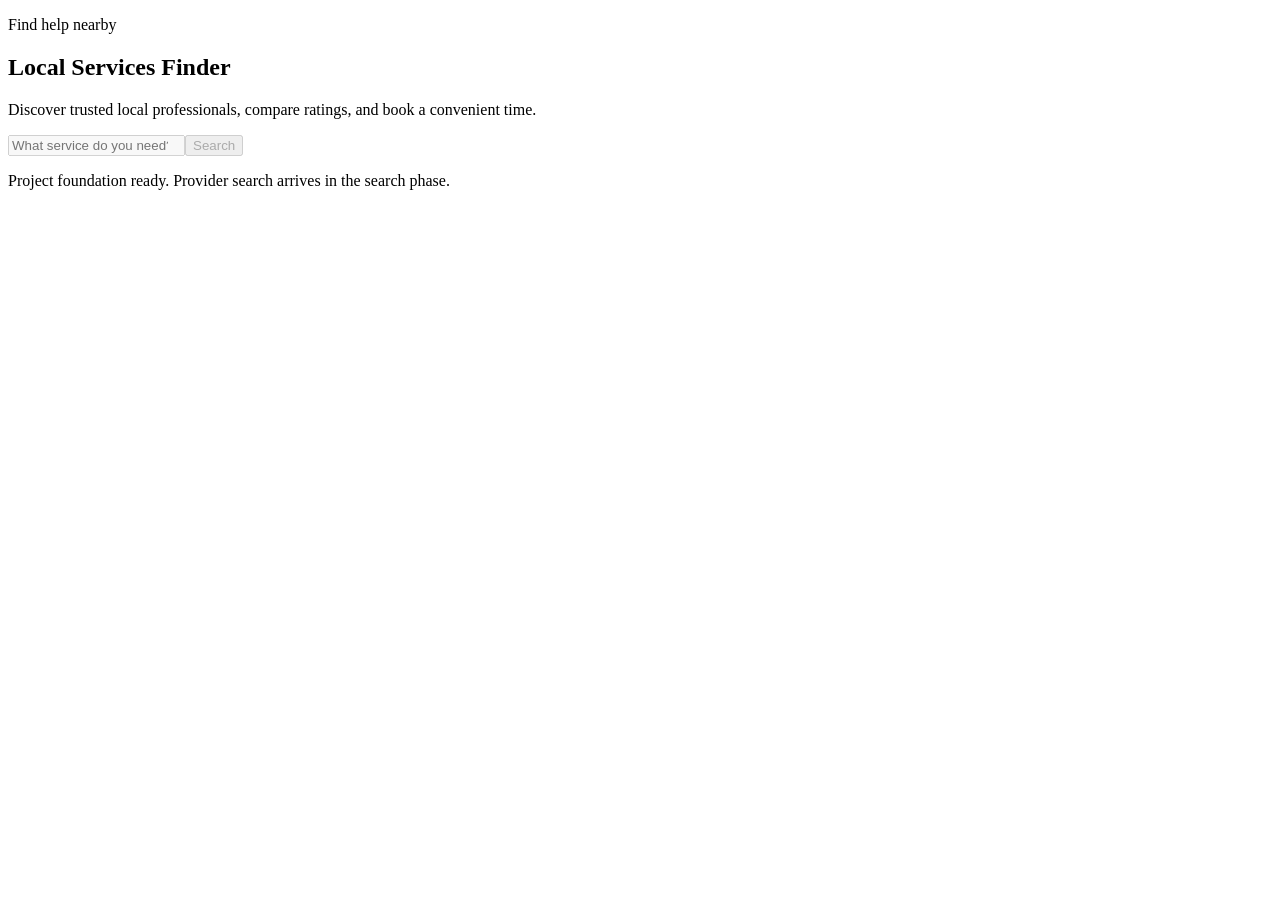
==== src/main/resources/templates/index.html @ 00a07452 "Initialize Local Services Finder foundation" ====
<!doctype html>
<html lang="en" xmlns:th="http://www.thymeleaf.org">
<head><meta charset="UTF-8"><meta name="viewport" content="width=device-width, initial-scale=1"><title th:text="${applicationName}">Local Services Finder</title><link rel="stylesheet" th:href="@{/css/app.css}"></head>
<body><main class="hero"><section class="hero__content"><p class="eyebrow">Find help nearby</p><h1 th:text="${applicationName}">Local Services Finder</h1><p>Discover trusted local professionals, compare ratings, and book a convenient time.</p><div class="search-shell"><input type="search" placeholder="What service do you need?" disabled><button type="button" disabled>Search</button></div><p class="phase-note">Project foundation ready. Provider search arrives in the search phase.</p></section></main></body>
</html>
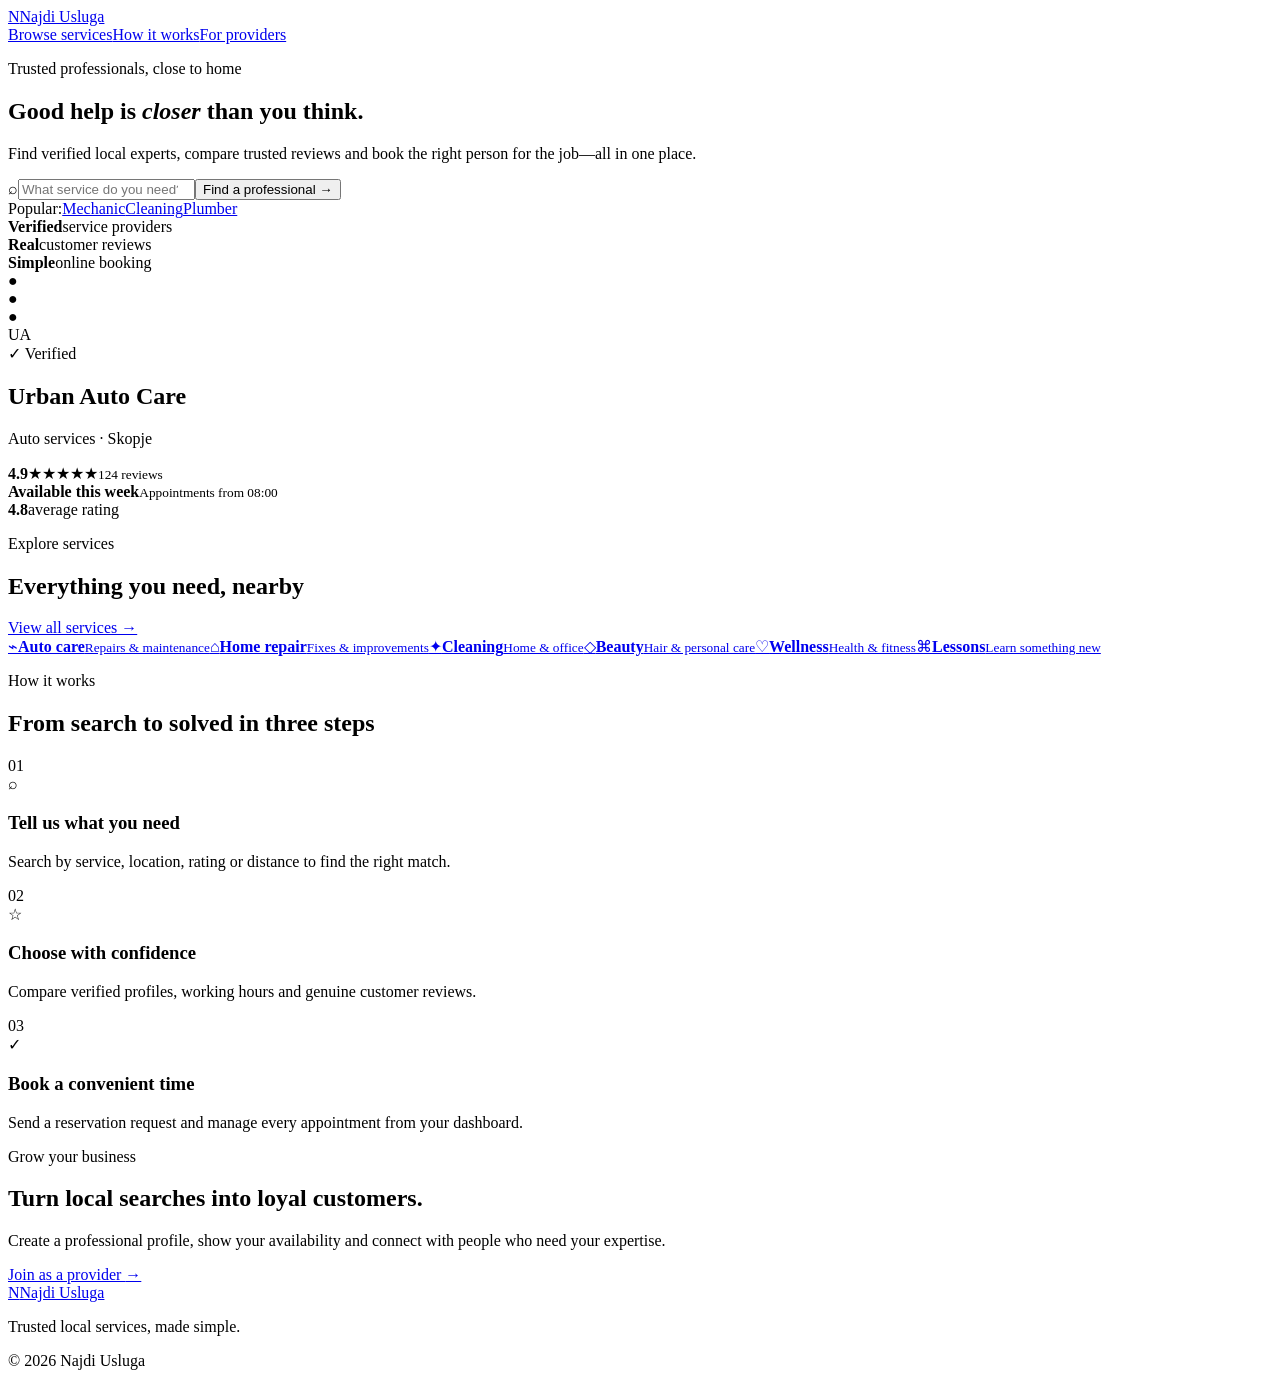
==== commit abb4e238: "Complete local services marketplace features" ====
--- a/src/main/resources/templates/index.html
+++ b/src/main/resources/templates/index.html
@@ -1,5 +1,19 @@
 <!doctype html>
 <html lang="en" xmlns:th="http://www.thymeleaf.org">
-<head><meta charset="UTF-8"><meta name="viewport" content="width=device-width, initial-scale=1"><title th:text="${applicationName}">Local Services Finder</title><link rel="stylesheet" th:href="@{/css/app.css}"></head>
-<body><main class="hero"><section class="hero__content"><p class="eyebrow">Find help nearby</p><h1 th:text="${applicationName}">Local Services Finder</h1><p>Discover trusted local professionals, compare ratings, and book a convenient time.</p><div class="search-shell"><input type="search" placeholder="What service do you need?" disabled><button type="button" disabled>Search</button></div><p class="phase-note">Project foundation ready. Provider search arrives in the search phase.</p></section></main></body>
-</html>
+<head><meta charset="UTF-8"><meta name="viewport" content="width=device-width, initial-scale=1"><meta name="description" content="Find trusted local professionals, compare ratings and book a service near you."><title th:text="${applicationName}">Najdi Usluga</title><link rel="stylesheet" th:href="@{/css/app.css}"></head>
+<body class="home-page">
+<header class="topbar home-topbar"><a class="brand" href="/" aria-label="Najdi Usluga home"><span class="brand-mark">N</span><span>Najdi Usluga</span></a><nav class="main-nav" aria-label="Main navigation"><a href="/search">Browse services</a><a href="#how-it-works">How it works</a><a href="#for-providers">For providers</a></nav><nav class="nav-links" data-auth-nav></nav></header>
+<main>
+<section class="home-hero"><div class="hero-glow hero-glow-one"></div><div class="hero-glow hero-glow-two"></div>
+<div class="home-hero__copy"><p class="eyebrow"><span></span> Trusted professionals, close to home</p><h1>Good help is <em>closer</em> than you think.</h1><p class="hero-lead">Find verified local experts, compare trusted reviews and book the right person for the job—all in one place.</p>
+<form class="hero-search" action="/search" method="get"><span class="search-icon" aria-hidden="true">⌕</span><input name="query" type="search" placeholder="What service do you need?" aria-label="Service keyword"><button type="submit">Find a professional <span>→</span></button></form>
+<div class="popular-searches"><span>Popular:</span><a href="/search?query=mechanic">Mechanic</a><a href="/search?query=cleaning">Cleaning</a><a href="/search?query=plumber">Plumber</a></div>
+<div class="trust-row"><div><strong>Verified</strong><span>service providers</span></div><div><strong>Real</strong><span>customer reviews</span></div><div><strong>Simple</strong><span>online booking</span></div></div></div>
+<div class="hero-visual" aria-label="Featured local professionals"><div class="visual-grid"></div><div class="map-pin pin-one">●</div><div class="map-pin pin-two">●</div><div class="map-pin pin-three">●</div><article class="featured-pro-card"><div class="pro-avatar">UA</div><div><span class="verified-pill">✓ Verified</span><h2>Urban Auto Care</h2><p>Auto services · Skopje</p><div class="rating-line"><strong>4.9</strong><span>★★★★★</span><small>124 reviews</small></div></div></article><div class="available-card"><span class="pulse"></span><div><strong>Available this week</strong><small>Appointments from 08:00</small></div></div><div class="hero-badge"><strong>4.8</strong><span>average rating</span></div></div>
+</section>
+<section class="category-section"><div class="section-heading"><div><p class="eyebrow">Explore services</p><h2>Everything you need, nearby</h2></div><a class="arrow-link" href="/search">View all services →</a></div><div class="category-grid">
+<a href="/search?query=auto"><span class="category-icon">⌁</span><strong>Auto care</strong><small>Repairs & maintenance</small></a><a href="/search?query=repair"><span class="category-icon">⌂</span><strong>Home repair</strong><small>Fixes & improvements</small></a><a href="/search?query=cleaning"><span class="category-icon">✦</span><strong>Cleaning</strong><small>Home & office</small></a><a href="/search?query=beauty"><span class="category-icon">◇</span><strong>Beauty</strong><small>Hair & personal care</small></a><a href="/search?query=wellness"><span class="category-icon">♡</span><strong>Wellness</strong><small>Health & fitness</small></a><a href="/search?query=lessons"><span class="category-icon">⌘</span><strong>Lessons</strong><small>Learn something new</small></a>
+</div></section>
+<section class="steps-section" id="how-it-works"><div class="section-heading centered"><div><p class="eyebrow">How it works</p><h2>From search to solved in three steps</h2></div></div><div class="steps-grid"><article><span>01</span><div class="step-icon">⌕</div><h3>Tell us what you need</h3><p>Search by service, location, rating or distance to find the right match.</p></article><article><span>02</span><div class="step-icon">☆</div><h3>Choose with confidence</h3><p>Compare verified profiles, working hours and genuine customer reviews.</p></article><article><span>03</span><div class="step-icon">✓</div><h3>Book a convenient time</h3><p>Send a reservation request and manage every appointment from your dashboard.</p></article></div></section>
+<section class="provider-cta" id="for-providers"><div><p class="eyebrow light">Grow your business</p><h2>Turn local searches into loyal customers.</h2><p>Create a professional profile, show your availability and connect with people who need your expertise.</p></div><a class="cta-button" href="/register">Join as a provider <span>→</span></a></section>
+</main><footer class="site-footer"><a class="brand" href="/"><span class="brand-mark">N</span><span>Najdi Usluga</span></a><p>Trusted local services, made simple.</p><span>© 2026 Najdi Usluga</span></footer><script th:src="@{/js/nav.js}" defer></script></body></html>
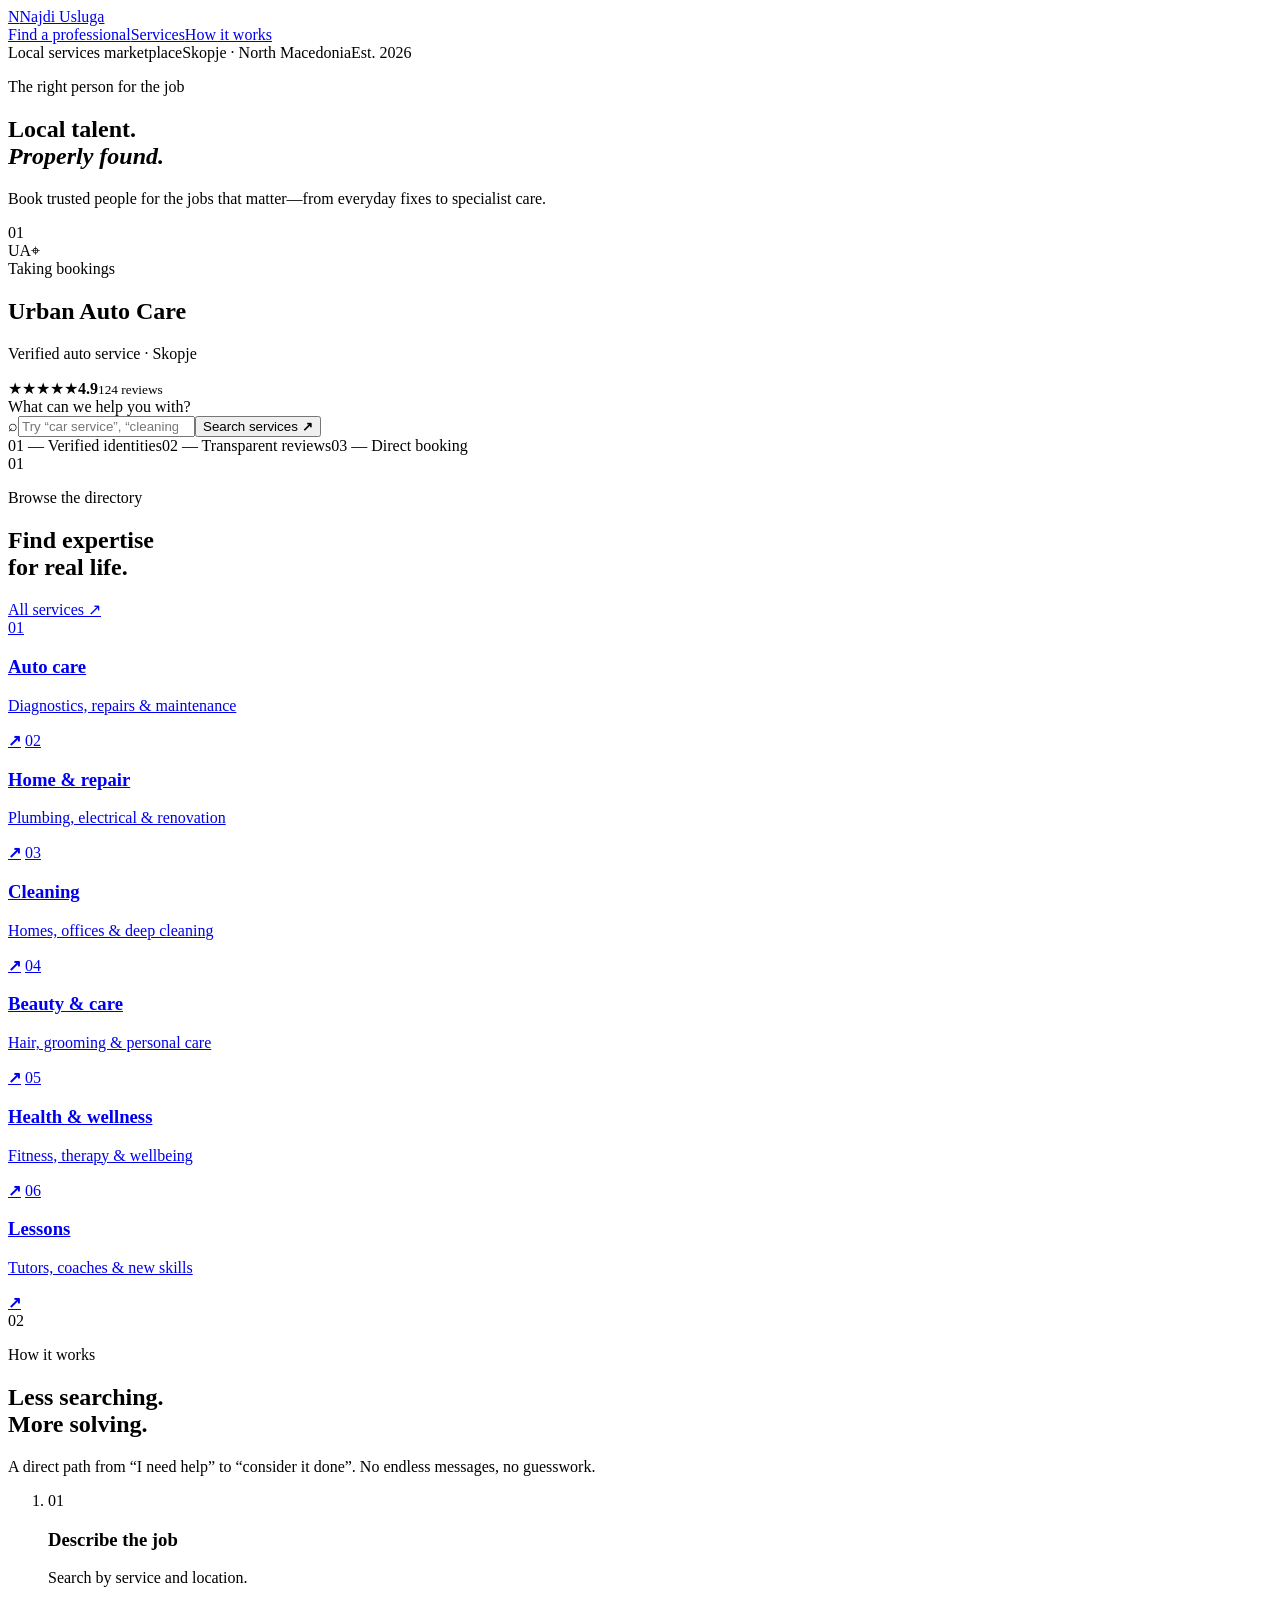
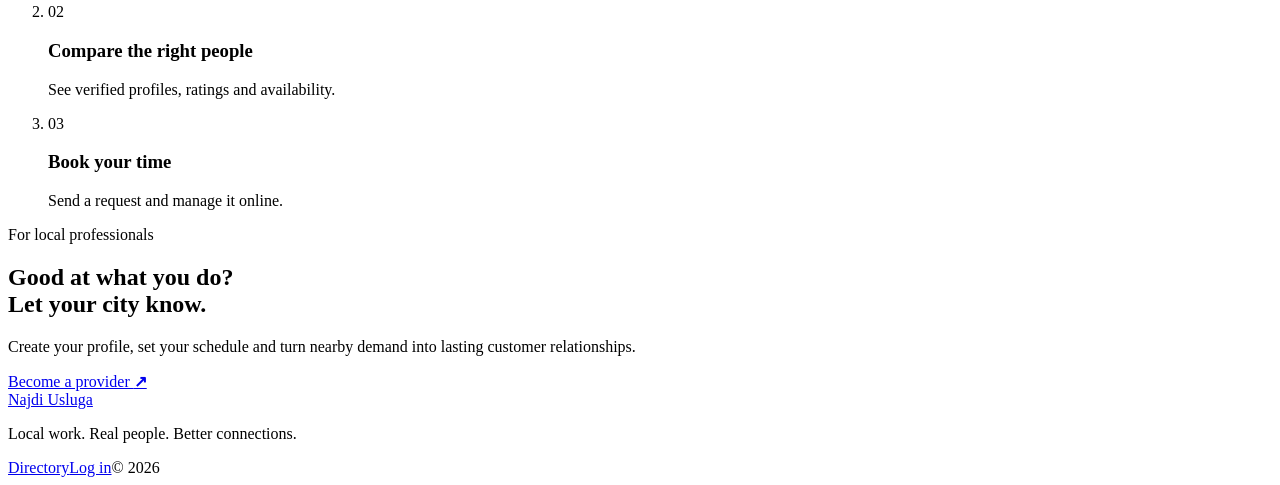
==== commit 7b3bb1da: "Redesign homepage with editorial marketplace style" ====
--- a/src/main/resources/templates/index.html
+++ b/src/main/resources/templates/index.html
@@ -1,19 +1,57 @@
 <!doctype html>
 <html lang="en" xmlns:th="http://www.thymeleaf.org">
-<head><meta charset="UTF-8"><meta name="viewport" content="width=device-width, initial-scale=1"><meta name="description" content="Find trusted local professionals, compare ratings and book a service near you."><title th:text="${applicationName}">Najdi Usluga</title><link rel="stylesheet" th:href="@{/css/app.css}"></head>
-<body class="home-page">
-<header class="topbar home-topbar"><a class="brand" href="/" aria-label="Najdi Usluga home"><span class="brand-mark">N</span><span>Najdi Usluga</span></a><nav class="main-nav" aria-label="Main navigation"><a href="/search">Browse services</a><a href="#how-it-works">How it works</a><a href="#for-providers">For providers</a></nav><nav class="nav-links" data-auth-nav></nav></header>
+<head>
+    <meta charset="UTF-8"><meta name="viewport" content="width=device-width, initial-scale=1">
+    <meta name="description" content="Find trusted local professionals, compare reviews and book a service near you.">
+    <title th:text="${applicationName}">Najdi Usluga</title><link rel="stylesheet" th:href="@{/css/app.css}">
+</head>
+<body class="home-page studio-home">
+<header class="topbar studio-nav">
+    <a class="brand" href="/" aria-label="Najdi Usluga home"><span class="brand-mark">N</span><span>Najdi Usluga</span></a>
+    <nav class="main-nav" aria-label="Main navigation"><a href="/search">Find a professional</a><a href="#services">Services</a><a href="#how-it-works">How it works</a></nav>
+    <nav class="nav-links" data-auth-nav></nav>
+</header>
 <main>
-<section class="home-hero"><div class="hero-glow hero-glow-one"></div><div class="hero-glow hero-glow-two"></div>
-<div class="home-hero__copy"><p class="eyebrow"><span></span> Trusted professionals, close to home</p><h1>Good help is <em>closer</em> than you think.</h1><p class="hero-lead">Find verified local experts, compare trusted reviews and book the right person for the job—all in one place.</p>
-<form class="hero-search" action="/search" method="get"><span class="search-icon" aria-hidden="true">⌕</span><input name="query" type="search" placeholder="What service do you need?" aria-label="Service keyword"><button type="submit">Find a professional <span>→</span></button></form>
-<div class="popular-searches"><span>Popular:</span><a href="/search?query=mechanic">Mechanic</a><a href="/search?query=cleaning">Cleaning</a><a href="/search?query=plumber">Plumber</a></div>
-<div class="trust-row"><div><strong>Verified</strong><span>service providers</span></div><div><strong>Real</strong><span>customer reviews</span></div><div><strong>Simple</strong><span>online booking</span></div></div></div>
-<div class="hero-visual" aria-label="Featured local professionals"><div class="visual-grid"></div><div class="map-pin pin-one">●</div><div class="map-pin pin-two">●</div><div class="map-pin pin-three">●</div><article class="featured-pro-card"><div class="pro-avatar">UA</div><div><span class="verified-pill">✓ Verified</span><h2>Urban Auto Care</h2><p>Auto services · Skopje</p><div class="rating-line"><strong>4.9</strong><span>★★★★★</span><small>124 reviews</small></div></div></article><div class="available-card"><span class="pulse"></span><div><strong>Available this week</strong><small>Appointments from 08:00</small></div></div><div class="hero-badge"><strong>4.8</strong><span>average rating</span></div></div>
-</section>
-<section class="category-section"><div class="section-heading"><div><p class="eyebrow">Explore services</p><h2>Everything you need, nearby</h2></div><a class="arrow-link" href="/search">View all services →</a></div><div class="category-grid">
-<a href="/search?query=auto"><span class="category-icon">⌁</span><strong>Auto care</strong><small>Repairs & maintenance</small></a><a href="/search?query=repair"><span class="category-icon">⌂</span><strong>Home repair</strong><small>Fixes & improvements</small></a><a href="/search?query=cleaning"><span class="category-icon">✦</span><strong>Cleaning</strong><small>Home & office</small></a><a href="/search?query=beauty"><span class="category-icon">◇</span><strong>Beauty</strong><small>Hair & personal care</small></a><a href="/search?query=wellness"><span class="category-icon">♡</span><strong>Wellness</strong><small>Health & fitness</small></a><a href="/search?query=lessons"><span class="category-icon">⌘</span><strong>Lessons</strong><small>Learn something new</small></a>
-</div></section>
-<section class="steps-section" id="how-it-works"><div class="section-heading centered"><div><p class="eyebrow">How it works</p><h2>From search to solved in three steps</h2></div></div><div class="steps-grid"><article><span>01</span><div class="step-icon">⌕</div><h3>Tell us what you need</h3><p>Search by service, location, rating or distance to find the right match.</p></article><article><span>02</span><div class="step-icon">☆</div><h3>Choose with confidence</h3><p>Compare verified profiles, working hours and genuine customer reviews.</p></article><article><span>03</span><div class="step-icon">✓</div><h3>Book a convenient time</h3><p>Send a reservation request and manage every appointment from your dashboard.</p></article></div></section>
-<section class="provider-cta" id="for-providers"><div><p class="eyebrow light">Grow your business</p><h2>Turn local searches into loyal customers.</h2><p>Create a professional profile, show your availability and connect with people who need your expertise.</p></div><a class="cta-button" href="/register">Join as a provider <span>→</span></a></section>
-</main><footer class="site-footer"><a class="brand" href="/"><span class="brand-mark">N</span><span>Najdi Usluga</span></a><p>Trusted local services, made simple.</p><span>© 2026 Najdi Usluga</span></footer><script th:src="@{/js/nav.js}" defer></script></body></html>
+    <section class="studio-hero">
+        <div class="studio-hero__topline"><span>Local services marketplace</span><span>Skopje · North Macedonia</span><span>Est. 2026</span></div>
+        <div class="studio-hero__grid">
+            <div class="studio-hero__copy">
+                <p class="studio-kicker">The right person for the job</p>
+                <h1>Local talent.<br><em>Properly found.</em></h1>
+                <p>Book trusted people for the jobs that matter—from everyday fixes to specialist care.</p>
+            </div>
+            <aside class="studio-feature" aria-label="Featured provider">
+                <div class="studio-feature__number">01</div>
+                <div class="studio-feature__visual"><span class="orbit orbit-one"></span><span class="orbit orbit-two"></span><span class="feature-monogram">UA</span><span class="feature-pin">⌖</span></div>
+                <div class="studio-feature__details"><span class="live-label"><i></i> Taking bookings</span><h2>Urban Auto Care</h2><p>Verified auto service · Skopje</p><div><span class="stars">★★★★★</span><strong>4.9</strong><small>124 reviews</small></div></div>
+            </aside>
+        </div>
+        <form class="studio-search" action="/search" method="get">
+            <label for="home-query">What can we help you with?</label>
+            <div><span aria-hidden="true">⌕</span><input id="home-query" name="query" type="search" placeholder="Try “car service”, “cleaning” or “dentist”"><button type="submit">Search services <b>↗</b></button></div>
+        </form>
+        <div class="studio-proof"><span>01 — Verified identities</span><span>02 — Transparent reviews</span><span>03 — Direct booking</span></div>
+    </section>
+
+    <section class="studio-services" id="services">
+        <header class="studio-section-head"><div><span class="section-index">01</span><p>Browse the directory</p></div><h2>Find expertise<br>for real life.</h2><a href="/search">All services <span>↗</span></a></header>
+        <div class="service-directory">
+            <a href="/search?query=auto"><span>01</span><h3>Auto care</h3><p>Diagnostics, repairs & maintenance</p><b>↗</b></a>
+            <a href="/search?query=repair"><span>02</span><h3>Home & repair</h3><p>Plumbing, electrical & renovation</p><b>↗</b></a>
+            <a href="/search?query=cleaning"><span>03</span><h3>Cleaning</h3><p>Homes, offices & deep cleaning</p><b>↗</b></a>
+            <a href="/search?query=beauty"><span>04</span><h3>Beauty & care</h3><p>Hair, grooming & personal care</p><b>↗</b></a>
+            <a href="/search?query=wellness"><span>05</span><h3>Health & wellness</h3><p>Fitness, therapy & wellbeing</p><b>↗</b></a>
+            <a href="/search?query=lessons"><span>06</span><h3>Lessons</h3><p>Tutors, coaches & new skills</p><b>↗</b></a>
+        </div>
+    </section>
+
+    <section class="studio-method" id="how-it-works">
+        <div class="method-intro"><span class="section-index light">02</span><p>How it works</p><h2>Less searching.<br>More solving.</h2><p class="method-copy">A direct path from “I need help” to “consider it done”. No endless messages, no guesswork.</p></div>
+        <ol class="method-list"><li><span>01</span><div><h3>Describe the job</h3><p>Search by service and location.</p></div></li><li><span>02</span><div><h3>Compare the right people</h3><p>See verified profiles, ratings and availability.</p></div></li><li><span>03</span><div><h3>Book your time</h3><p>Send a request and manage it online.</p></div></li></ol>
+    </section>
+
+    <section class="studio-provider" id="for-providers"><div><span>For local professionals</span><h2>Good at what you do?<br>Let your city know.</h2></div><div><p>Create your profile, set your schedule and turn nearby demand into lasting customer relationships.</p><a href="/register">Become a provider <b>↗</b></a></div></section>
+</main>
+<footer class="studio-footer"><a class="brand" href="/"><span>Najdi Usluga</span></a><p>Local work. Real people. Better connections.</p><div><a href="/search">Directory</a><a href="/login">Log in</a><span>© 2026</span></div></footer>
+<script th:src="@{/js/nav.js}" defer></script>
+</body></html>
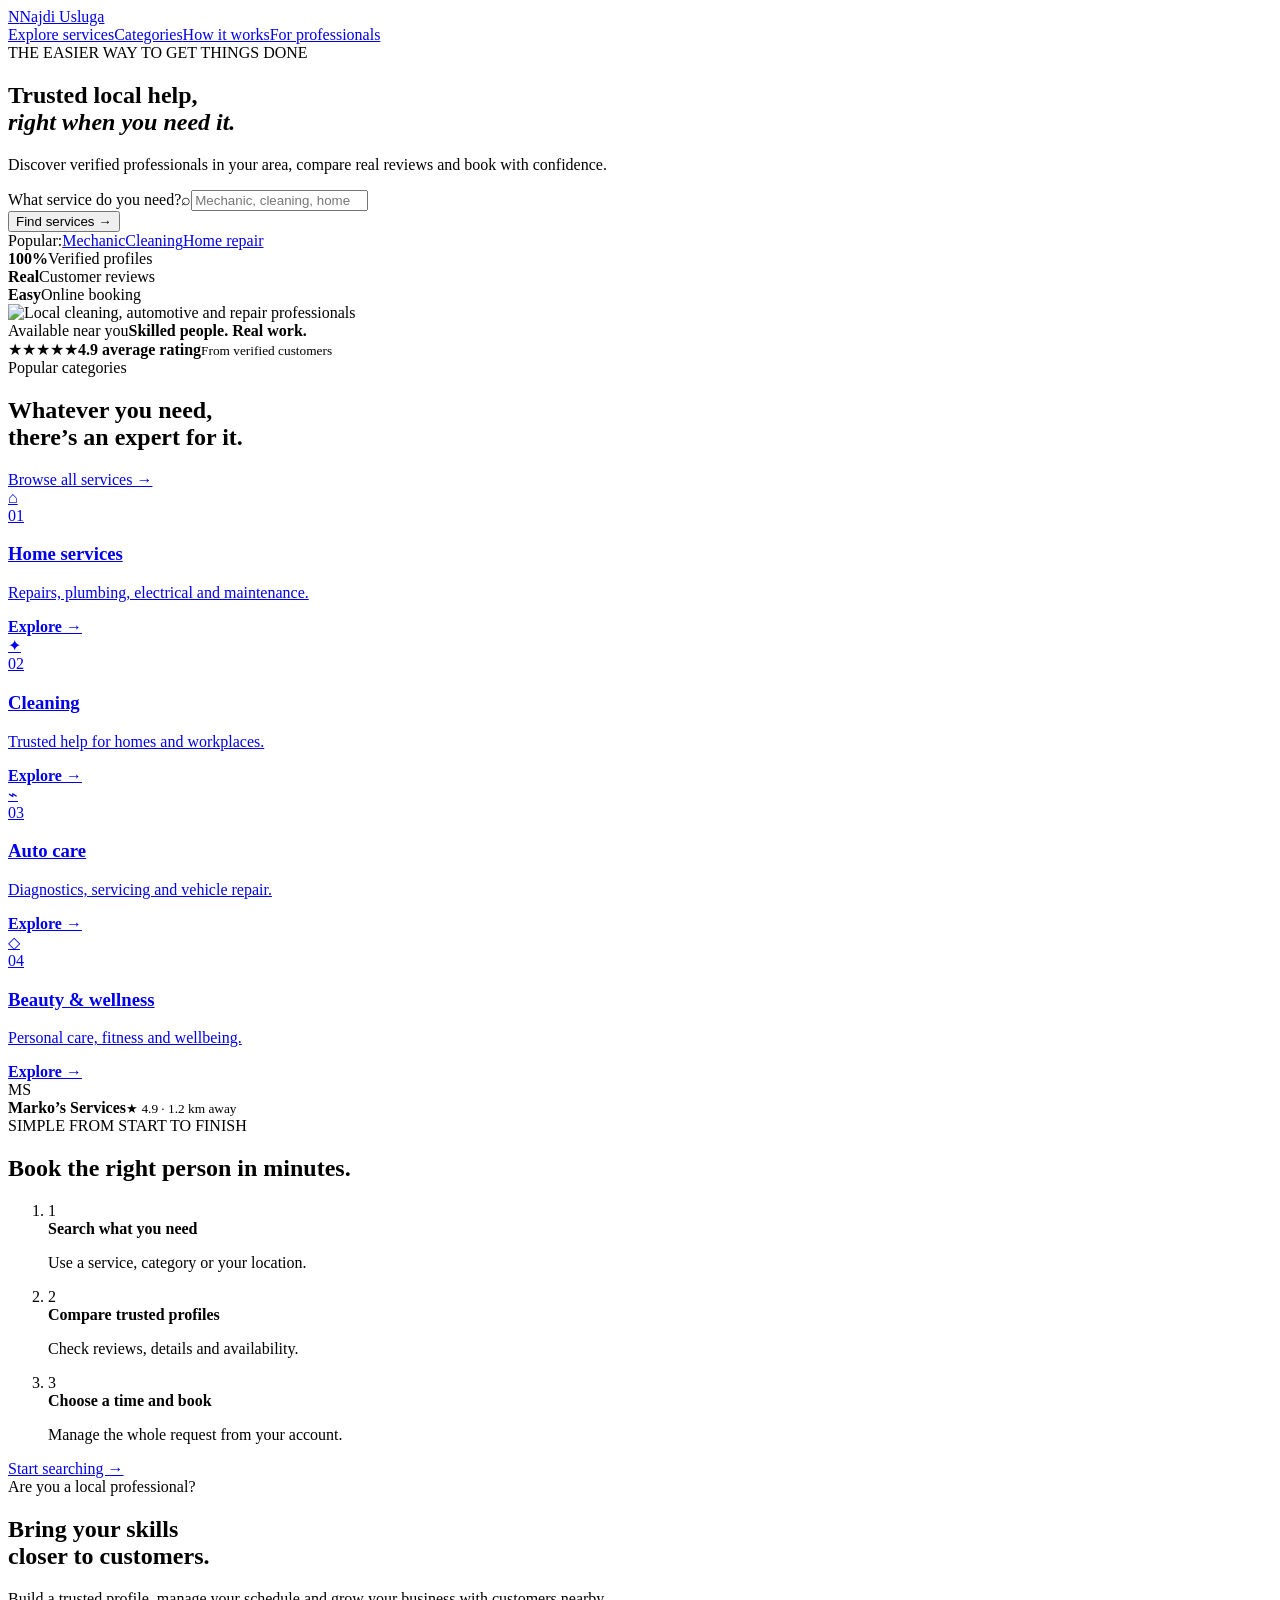
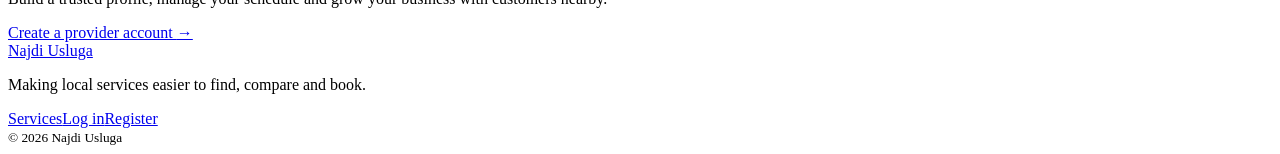
==== commit 89949c47: "Build polished marketplace homepage" ====
--- a/src/main/resources/templates/index.html
+++ b/src/main/resources/templates/index.html
@@ -1,57 +1,28 @@
 <!doctype html>
 <html lang="en" xmlns:th="http://www.thymeleaf.org">
-<head>
-    <meta charset="UTF-8"><meta name="viewport" content="width=device-width, initial-scale=1">
-    <meta name="description" content="Find trusted local professionals, compare reviews and book a service near you.">
-    <title th:text="${applicationName}">Najdi Usluga</title><link rel="stylesheet" th:href="@{/css/app.css}">
-</head>
-<body class="home-page studio-home">
-<header class="topbar studio-nav">
-    <a class="brand" href="/" aria-label="Najdi Usluga home"><span class="brand-mark">N</span><span>Najdi Usluga</span></a>
-    <nav class="main-nav" aria-label="Main navigation"><a href="/search">Find a professional</a><a href="#services">Services</a><a href="#how-it-works">How it works</a></nav>
-    <nav class="nav-links" data-auth-nav></nav>
-</header>
+<head><meta charset="UTF-8"><meta name="viewport" content="width=device-width, initial-scale=1"><meta name="description" content="Find trusted local professionals and book services near you."><title th:text="${applicationName}">Najdi Usluga</title><link rel="stylesheet" th:href="@{/css/app.css}"></head>
+<body class="home-page modern-home">
+<header class="topbar modern-nav"><a class="brand" href="/" aria-label="Najdi Usluga home"><span class="brand-mark">N</span><span>Najdi Usluga</span></a><nav class="main-nav" aria-label="Main navigation"><a href="/search">Explore services</a><a href="#categories">Categories</a><a href="#how-it-works">How it works</a><a href="#providers">For professionals</a></nav><nav class="nav-links" data-auth-nav></nav></header>
 <main>
-    <section class="studio-hero">
-        <div class="studio-hero__topline"><span>Local services marketplace</span><span>Skopje · North Macedonia</span><span>Est. 2026</span></div>
-        <div class="studio-hero__grid">
-            <div class="studio-hero__copy">
-                <p class="studio-kicker">The right person for the job</p>
-                <h1>Local talent.<br><em>Properly found.</em></h1>
-                <p>Book trusted people for the jobs that matter—from everyday fixes to specialist care.</p>
-            </div>
-            <aside class="studio-feature" aria-label="Featured provider">
-                <div class="studio-feature__number">01</div>
-                <div class="studio-feature__visual"><span class="orbit orbit-one"></span><span class="orbit orbit-two"></span><span class="feature-monogram">UA</span><span class="feature-pin">⌖</span></div>
-                <div class="studio-feature__details"><span class="live-label"><i></i> Taking bookings</span><h2>Urban Auto Care</h2><p>Verified auto service · Skopje</p><div><span class="stars">★★★★★</span><strong>4.9</strong><small>124 reviews</small></div></div>
-            </aside>
-        </div>
-        <form class="studio-search" action="/search" method="get">
-            <label for="home-query">What can we help you with?</label>
-            <div><span aria-hidden="true">⌕</span><input id="home-query" name="query" type="search" placeholder="Try “car service”, “cleaning” or “dentist”"><button type="submit">Search services <b>↗</b></button></div>
-        </form>
-        <div class="studio-proof"><span>01 — Verified identities</span><span>02 — Transparent reviews</span><span>03 — Direct booking</span></div>
-    </section>
+<section class="market-hero">
+  <div class="market-hero__copy"><span class="market-label">THE EASIER WAY TO GET THINGS DONE</span><h1>Trusted local help,<br><em>right when you need it.</em></h1><p>Discover verified professionals in your area, compare real reviews and book with confidence.</p>
+    <form class="market-search" action="/search" method="get"><div><label for="hero-query">What service do you need?</label><span>⌕</span><input id="hero-query" name="query" type="search" placeholder="Mechanic, cleaning, home repair..."></div><button type="submit">Find services <b>→</b></button></form>
+    <div class="quick-links"><span>Popular:</span><a href="/search?query=mechanic">Mechanic</a><a href="/search?query=cleaning">Cleaning</a><a href="/search?query=repair">Home repair</a></div>
+    <div class="market-trust"><div><strong>100%</strong><span>Verified profiles</span></div><div><strong>Real</strong><span>Customer reviews</span></div><div><strong>Easy</strong><span>Online booking</span></div></div>
+  </div>
+  <div class="market-hero__media"><img src="/images/local-professionals-hero.png" alt="Local cleaning, automotive and repair professionals"><div class="photo-caption"><span><i></i> Available near you</span><strong>Skilled people. Real work.</strong></div><div class="review-float"><span>★★★★★</span><strong>4.9 average rating</strong><small>From verified customers</small></div></div>
+</section>
 
-    <section class="studio-services" id="services">
-        <header class="studio-section-head"><div><span class="section-index">01</span><p>Browse the directory</p></div><h2>Find expertise<br>for real life.</h2><a href="/search">All services <span>↗</span></a></header>
-        <div class="service-directory">
-            <a href="/search?query=auto"><span>01</span><h3>Auto care</h3><p>Diagnostics, repairs & maintenance</p><b>↗</b></a>
-            <a href="/search?query=repair"><span>02</span><h3>Home & repair</h3><p>Plumbing, electrical & renovation</p><b>↗</b></a>
-            <a href="/search?query=cleaning"><span>03</span><h3>Cleaning</h3><p>Homes, offices & deep cleaning</p><b>↗</b></a>
-            <a href="/search?query=beauty"><span>04</span><h3>Beauty & care</h3><p>Hair, grooming & personal care</p><b>↗</b></a>
-            <a href="/search?query=wellness"><span>05</span><h3>Health & wellness</h3><p>Fitness, therapy & wellbeing</p><b>↗</b></a>
-            <a href="/search?query=lessons"><span>06</span><h3>Lessons</h3><p>Tutors, coaches & new skills</p><b>↗</b></a>
-        </div>
-    </section>
+<section class="market-categories" id="categories"><div class="market-heading"><div><span>Popular categories</span><h2>Whatever you need,<br>there’s an expert for it.</h2></div><a href="/search">Browse all services →</a></div><div class="market-category-grid">
+  <a href="/search?query=repair"><div class="mc-icon">⌂</div><span>01</span><h3>Home services</h3><p>Repairs, plumbing, electrical and maintenance.</p><b>Explore →</b></a>
+  <a href="/search?query=cleaning"><div class="mc-icon">✦</div><span>02</span><h3>Cleaning</h3><p>Trusted help for homes and workplaces.</p><b>Explore →</b></a>
+  <a href="/search?query=auto"><div class="mc-icon">⌁</div><span>03</span><h3>Auto care</h3><p>Diagnostics, servicing and vehicle repair.</p><b>Explore →</b></a>
+  <a href="/search?query=beauty"><div class="mc-icon">◇</div><span>04</span><h3>Beauty & wellness</h3><p>Personal care, fitness and wellbeing.</p><b>Explore →</b></a>
+</div></section>
 
-    <section class="studio-method" id="how-it-works">
-        <div class="method-intro"><span class="section-index light">02</span><p>How it works</p><h2>Less searching.<br>More solving.</h2><p class="method-copy">A direct path from “I need help” to “consider it done”. No endless messages, no guesswork.</p></div>
-        <ol class="method-list"><li><span>01</span><div><h3>Describe the job</h3><p>Search by service and location.</p></div></li><li><span>02</span><div><h3>Compare the right people</h3><p>See verified profiles, ratings and availability.</p></div></li><li><span>03</span><div><h3>Book your time</h3><p>Send a request and manage it online.</p></div></li></ol>
-    </section>
+<section class="market-how" id="how-it-works"><div class="how-visual"><div class="how-map"><span class="route-line"></span><i class="map-dot d1"></i><i class="map-dot d2"></i><i class="map-dot d3"></i><div class="mini-provider"><span>MS</span><div><strong>Marko’s Services</strong><small>★ 4.9 · 1.2 km away</small></div></div></div></div><div class="how-copy"><span class="market-label">SIMPLE FROM START TO FINISH</span><h2>Book the right person in minutes.</h2><ol><li><span>1</span><div><strong>Search what you need</strong><p>Use a service, category or your location.</p></div></li><li><span>2</span><div><strong>Compare trusted profiles</strong><p>Check reviews, details and availability.</p></div></li><li><span>3</span><div><strong>Choose a time and book</strong><p>Manage the whole request from your account.</p></div></li></ol><a href="/search">Start searching →</a></div></section>
 
-    <section class="studio-provider" id="for-providers"><div><span>For local professionals</span><h2>Good at what you do?<br>Let your city know.</h2></div><div><p>Create your profile, set your schedule and turn nearby demand into lasting customer relationships.</p><a href="/register">Become a provider <b>↗</b></a></div></section>
+<section class="market-provider" id="providers"><div><span>Are you a local professional?</span><h2>Bring your skills<br>closer to customers.</h2></div><div><p>Build a trusted profile, manage your schedule and grow your business with customers nearby.</p><a href="/register">Create a provider account <b>→</b></a></div></section>
 </main>
-<footer class="studio-footer"><a class="brand" href="/"><span>Najdi Usluga</span></a><p>Local work. Real people. Better connections.</p><div><a href="/search">Directory</a><a href="/login">Log in</a><span>© 2026</span></div></footer>
-<script th:src="@{/js/nav.js}" defer></script>
-</body></html>
+<footer class="market-footer"><a class="brand" href="/"><span>Najdi Usluga</span></a><p>Making local services easier to find, compare and book.</p><nav><a href="/search">Services</a><a href="/login">Log in</a><a href="/register">Register</a></nav><small>© 2026 Najdi Usluga</small></footer>
+<script th:src="@{/js/nav.js}" defer></script></body></html>
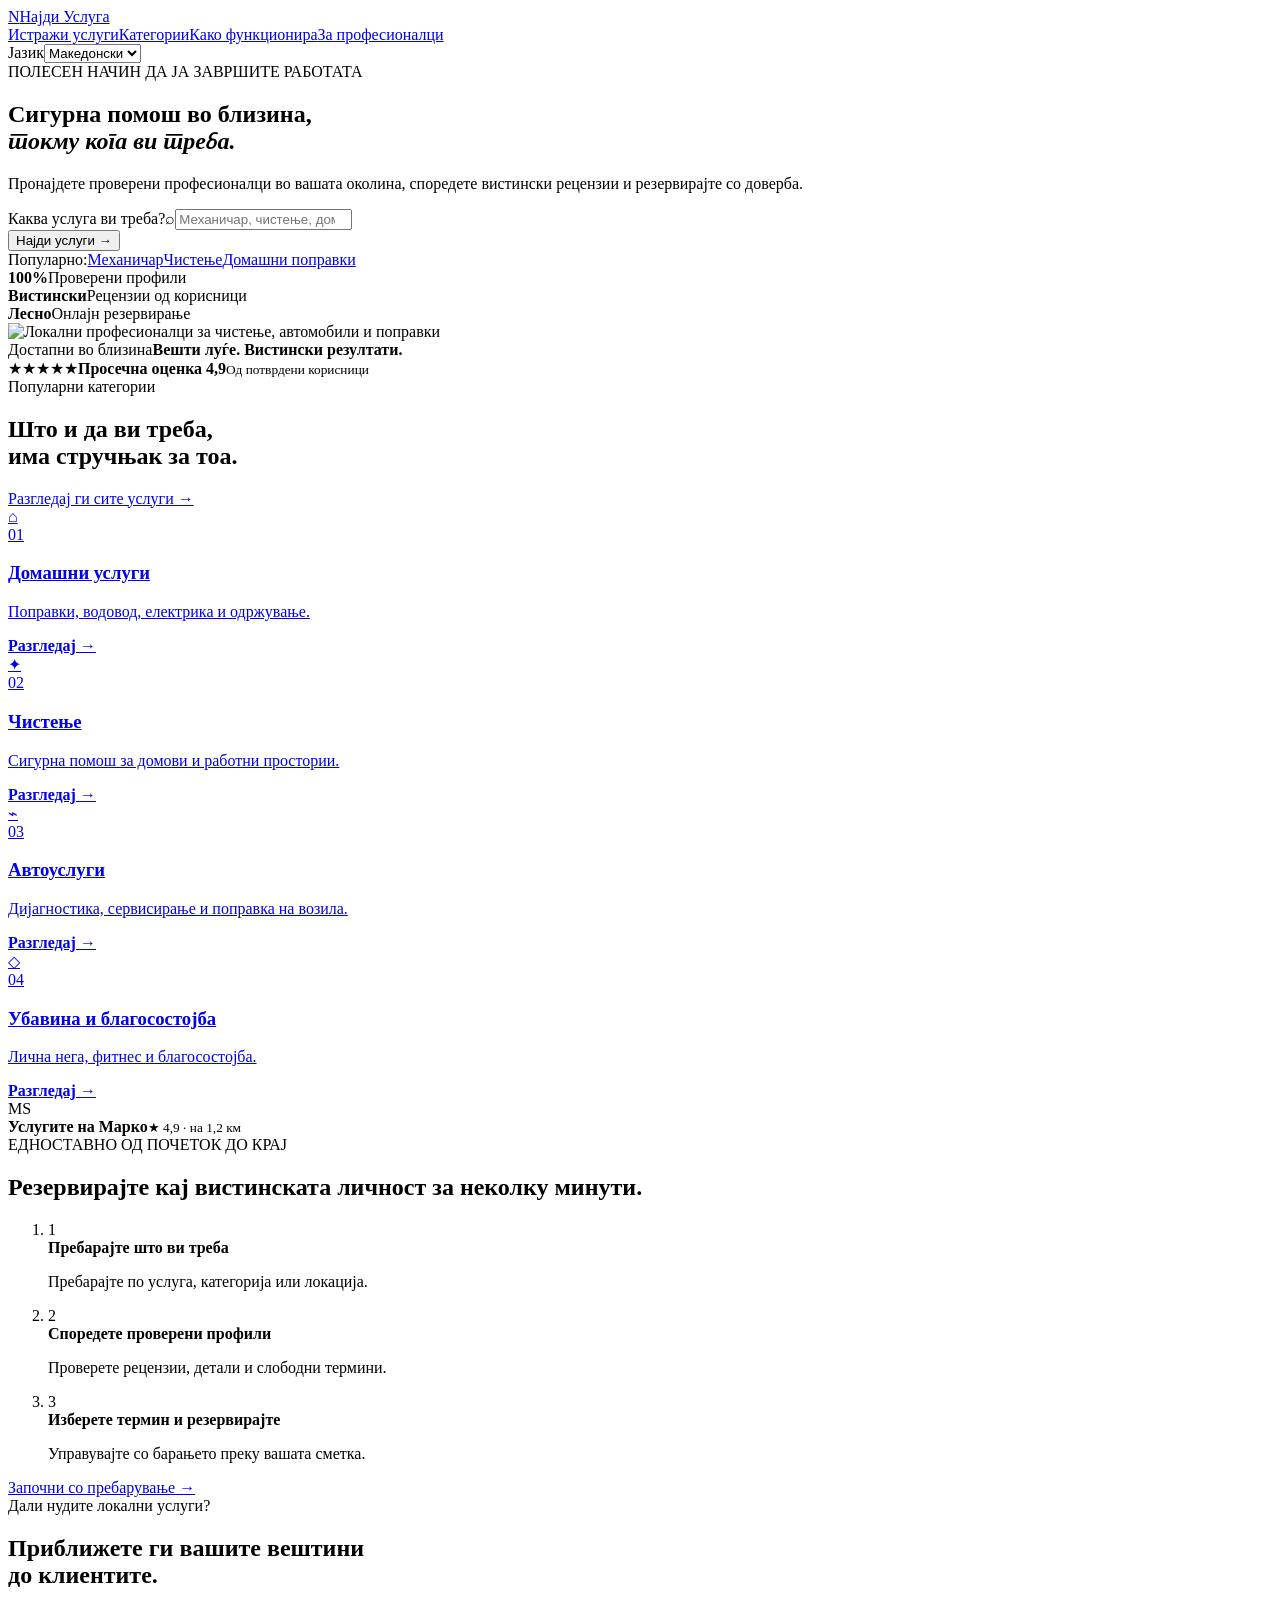
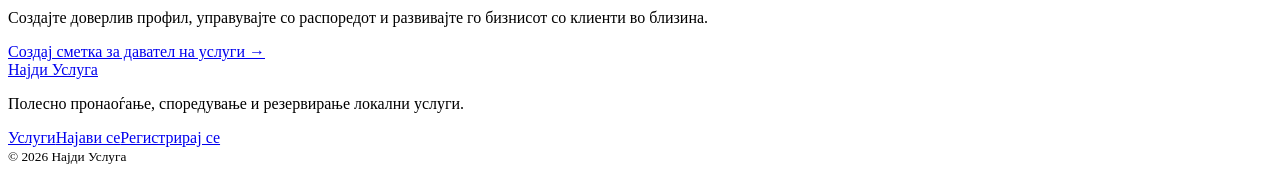
==== commit b5000459: "Changes Language: EN-MK MK-EN" ====
--- a/src/main/resources/templates/index.html
+++ b/src/main/resources/templates/index.html
@@ -1,28 +1,28 @@
 <!doctype html>
-<html lang="en" xmlns:th="http://www.thymeleaf.org">
-<head><meta charset="UTF-8"><meta name="viewport" content="width=device-width, initial-scale=1"><meta name="description" content="Find trusted local professionals and book services near you."><title th:text="${applicationName}">Najdi Usluga</title><link rel="stylesheet" th:href="@{/css/app.css}"></head>
+<html lang="mk" xmlns:th="http://www.thymeleaf.org">
+<head><meta charset="UTF-8"><meta name="viewport" content="width=device-width, initial-scale=1"><meta name="description" content="Пронајдете доверливи локални професионалци и резервирајте услуги во близина." data-i18n-content="Find trusted local professionals and book services near you."><title data-i18n-text="[[0,&quot;Najdi Usluga&quot;]]">Најди Услуга</title><link rel="stylesheet" th:href="@{/css/app.css}"><script src="/js/i18n-messages.js" defer></script><script src="/js/i18n.js" defer></script></head>
 <body class="home-page modern-home">
-<header class="topbar modern-nav"><a class="brand" href="/" aria-label="Najdi Usluga home"><span class="brand-mark">N</span><span>Najdi Usluga</span></a><nav class="main-nav" aria-label="Main navigation"><a href="/search">Explore services</a><a href="#categories">Categories</a><a href="#how-it-works">How it works</a><a href="#providers">For professionals</a></nav><nav class="nav-links" data-auth-nav></nav></header>
+<header class="topbar modern-nav"><a class="brand" href="/" aria-label="Најди Услуга – почетна" data-i18n-aria-label="Najdi Usluga home"><span class="brand-mark">N</span><span data-i18n-text="[[0,&quot;Najdi Usluga&quot;]]">Најди Услуга</span></a><nav class="main-nav" aria-label="Главна навигација" data-i18n-aria-label="Main navigation"><a href="/search" data-i18n-text="[[0,&quot;Explore services&quot;]]">Истражи услуги</a><a href="#categories" data-i18n-text="[[0,&quot;Categories&quot;]]">Категории</a><a href="#how-it-works" data-i18n-text="[[0,&quot;How it works&quot;]]">Како функционира</a><a href="#providers" data-i18n-text="[[0,&quot;For professionals&quot;]]">За професионалци</a></nav><nav class="nav-links" data-auth-nav></nav><label class="language-control"><span class="language-label" data-i18n-text="[[0,&quot;Language&quot;]]">Јазик</span><select id="language-switcher" aria-label="Јазик" data-i18n-aria-label="Language"><option value="mk" lang="mk">Македонски</option><option value="en" lang="en">English</option></select></label></header>
 <main>
 <section class="market-hero">
-  <div class="market-hero__copy"><span class="market-label">THE EASIER WAY TO GET THINGS DONE</span><h1>Trusted local help,<br><em>right when you need it.</em></h1><p>Discover verified professionals in your area, compare real reviews and book with confidence.</p>
-    <form class="market-search" action="/search" method="get"><div><label for="hero-query">What service do you need?</label><span>⌕</span><input id="hero-query" name="query" type="search" placeholder="Mechanic, cleaning, home repair..."></div><button type="submit">Find services <b>→</b></button></form>
-    <div class="quick-links"><span>Popular:</span><a href="/search?query=mechanic">Mechanic</a><a href="/search?query=cleaning">Cleaning</a><a href="/search?query=repair">Home repair</a></div>
-    <div class="market-trust"><div><strong>100%</strong><span>Verified profiles</span></div><div><strong>Real</strong><span>Customer reviews</span></div><div><strong>Easy</strong><span>Online booking</span></div></div>
+  <div class="market-hero__copy"><span class="market-label" data-i18n-text="[[0,&quot;THE EASIER WAY TO GET THINGS DONE&quot;]]">ПОЛЕСЕН НАЧИН ДА ЈА ЗАВРШИТЕ РАБОТАТА</span><h1 data-i18n-text="[[0,&quot;Trusted local help,&quot;]]">Сигурна помош во близина,<br><em data-i18n-text="[[0,&quot;right when you need it.&quot;]]">токму кога ви треба.</em></h1><p data-i18n-text="[[0,&quot;Discover verified professionals in your area, compare real reviews and book with confidence.&quot;]]">Пронајдете проверени професионалци во вашата околина, споредете вистински рецензии и резервирајте со доверба.</p>
+    <form class="market-search" action="/search" method="get"><div><label for="hero-query" data-i18n-text="[[0,&quot;What service do you need?&quot;]]">Каква услуга ви треба?</label><span>⌕</span><input id="hero-query" name="query" type="search" placeholder="Механичар, чистење, домашни поправки..." data-i18n-placeholder="Mechanic, cleaning, home repair..."></div><button type="submit" data-i18n-text="[[0,&quot;Find services&quot;]]">Најди услуги <b>→</b></button></form>
+    <div class="quick-links"><span data-i18n-text="[[0,&quot;Popular:&quot;]]">Популарно:</span><a href="/search?query=mechanic" data-i18n-text="[[0,&quot;Mechanic&quot;]]">Механичар</a><a href="/search?query=cleaning" data-i18n-text="[[0,&quot;Cleaning&quot;]]">Чистење</a><a href="/search?query=repair" data-i18n-text="[[0,&quot;Home repair&quot;]]">Домашни поправки</a></div>
+    <div class="market-trust"><div><strong>100%</strong><span data-i18n-text="[[0,&quot;Verified profiles&quot;]]">Проверени профили</span></div><div><strong data-i18n-text="[[0,&quot;Real&quot;]]">Вистински</strong><span data-i18n-text="[[0,&quot;Customer reviews&quot;]]">Рецензии од корисници</span></div><div><strong data-i18n-text="[[0,&quot;Easy&quot;]]">Лесно</strong><span data-i18n-text="[[0,&quot;Online booking&quot;]]">Онлајн резервирање</span></div></div>
   </div>
-  <div class="market-hero__media"><img src="/images/local-professionals-hero.png" alt="Local cleaning, automotive and repair professionals"><div class="photo-caption"><span><i></i> Available near you</span><strong>Skilled people. Real work.</strong></div><div class="review-float"><span>★★★★★</span><strong>4.9 average rating</strong><small>From verified customers</small></div></div>
+  <div class="market-hero__media"><img src="/images/local-professionals-hero.png" alt="Локални професионалци за чистење, автомобили и поправки" data-i18n-alt="Local cleaning, automotive and repair professionals"><div class="photo-caption"><span data-i18n-text="[[0,&quot;Available near you&quot;]]"><i></i> Достапни во близина</span><strong data-i18n-text="[[0,&quot;Skilled people. Real work.&quot;]]">Вешти луѓе. Вистински резултати.</strong></div><div class="review-float"><span>★★★★★</span><strong data-i18n-text="[[0,&quot;4.9 average rating&quot;]]">Просечна оценка 4,9</strong><small data-i18n-text="[[0,&quot;From verified customers&quot;]]">Од потврдени корисници</small></div></div>
 </section>
 
-<section class="market-categories" id="categories"><div class="market-heading"><div><span>Popular categories</span><h2>Whatever you need,<br>there’s an expert for it.</h2></div><a href="/search">Browse all services →</a></div><div class="market-category-grid">
-  <a href="/search?query=repair"><div class="mc-icon">⌂</div><span>01</span><h3>Home services</h3><p>Repairs, plumbing, electrical and maintenance.</p><b>Explore →</b></a>
-  <a href="/search?query=cleaning"><div class="mc-icon">✦</div><span>02</span><h3>Cleaning</h3><p>Trusted help for homes and workplaces.</p><b>Explore →</b></a>
-  <a href="/search?query=auto"><div class="mc-icon">⌁</div><span>03</span><h3>Auto care</h3><p>Diagnostics, servicing and vehicle repair.</p><b>Explore →</b></a>
-  <a href="/search?query=beauty"><div class="mc-icon">◇</div><span>04</span><h3>Beauty & wellness</h3><p>Personal care, fitness and wellbeing.</p><b>Explore →</b></a>
+<section class="market-categories" id="categories"><div class="market-heading"><div><span data-i18n-text="[[0,&quot;Popular categories&quot;]]">Популарни категории</span><h2 data-i18n-text="[[0,&quot;Whatever you need,&quot;],[1,&quot;there’s an expert for it.&quot;]]">Што и да ви треба,<br>има стручњак за тоа.</h2></div><a href="/search" data-i18n-text="[[0,&quot;Browse all services →&quot;]]">Разгледај ги сите услуги →</a></div><div class="market-category-grid">
+  <a href="/search?query=repair"><div class="mc-icon">⌂</div><span>01</span><h3 data-i18n-text="[[0,&quot;Home services&quot;]]">Домашни услуги</h3><p data-i18n-text="[[0,&quot;Repairs, plumbing, electrical and maintenance.&quot;]]">Поправки, водовод, електрика и одржување.</p><b data-i18n-text="[[0,&quot;Explore →&quot;]]">Разгледај →</b></a>
+  <a href="/search?query=cleaning"><div class="mc-icon">✦</div><span>02</span><h3 data-i18n-text="[[0,&quot;Cleaning&quot;]]">Чистење</h3><p data-i18n-text="[[0,&quot;Trusted help for homes and workplaces.&quot;]]">Сигурна помош за домови и работни простории.</p><b data-i18n-text="[[0,&quot;Explore →&quot;]]">Разгледај →</b></a>
+  <a href="/search?query=auto"><div class="mc-icon">⌁</div><span>03</span><h3 data-i18n-text="[[0,&quot;Auto care&quot;]]">Автоуслуги</h3><p data-i18n-text="[[0,&quot;Diagnostics, servicing and vehicle repair.&quot;]]">Дијагностика, сервисирање и поправка на возила.</p><b data-i18n-text="[[0,&quot;Explore →&quot;]]">Разгледај →</b></a>
+  <a href="/search?query=beauty"><div class="mc-icon">◇</div><span>04</span><h3 data-i18n-text="[[0,&quot;Beauty &amp; wellness&quot;]]">Убавина и благосостојба</h3><p data-i18n-text="[[0,&quot;Personal care, fitness and wellbeing.&quot;]]">Лична нега, фитнес и благосостојба.</p><b data-i18n-text="[[0,&quot;Explore →&quot;]]">Разгледај →</b></a>
 </div></section>
 
-<section class="market-how" id="how-it-works"><div class="how-visual"><div class="how-map"><span class="route-line"></span><i class="map-dot d1"></i><i class="map-dot d2"></i><i class="map-dot d3"></i><div class="mini-provider"><span>MS</span><div><strong>Marko’s Services</strong><small>★ 4.9 · 1.2 km away</small></div></div></div></div><div class="how-copy"><span class="market-label">SIMPLE FROM START TO FINISH</span><h2>Book the right person in minutes.</h2><ol><li><span>1</span><div><strong>Search what you need</strong><p>Use a service, category or your location.</p></div></li><li><span>2</span><div><strong>Compare trusted profiles</strong><p>Check reviews, details and availability.</p></div></li><li><span>3</span><div><strong>Choose a time and book</strong><p>Manage the whole request from your account.</p></div></li></ol><a href="/search">Start searching →</a></div></section>
+<section class="market-how" id="how-it-works"><div class="how-visual"><div class="how-map"><span class="route-line"></span><i class="map-dot d1"></i><i class="map-dot d2"></i><i class="map-dot d3"></i><div class="mini-provider"><span>MS</span><div><strong data-i18n-text="[[0,&quot;Marko’s Services&quot;]]">Услугите на Марко</strong><small data-i18n-text="[[0,&quot;★ 4.9 · 1.2 km away&quot;]]">★ 4,9 · на 1,2 км</small></div></div></div></div><div class="how-copy"><span class="market-label" data-i18n-text="[[0,&quot;SIMPLE FROM START TO FINISH&quot;]]">ЕДНОСТАВНО ОД ПОЧЕТОК ДО КРАЈ</span><h2 data-i18n-text="[[0,&quot;Book the right person in minutes.&quot;]]">Резервирајте кај вистинската личност за неколку минути.</h2><ol><li><span>1</span><div><strong data-i18n-text="[[0,&quot;Search what you need&quot;]]">Пребарајте што ви треба</strong><p data-i18n-text="[[0,&quot;Use a service, category or your location.&quot;]]">Пребарајте по услуга, категорија или локација.</p></div></li><li><span>2</span><div><strong data-i18n-text="[[0,&quot;Compare trusted profiles&quot;]]">Споредете проверени профили</strong><p data-i18n-text="[[0,&quot;Check reviews, details and availability.&quot;]]">Проверете рецензии, детали и слободни термини.</p></div></li><li><span>3</span><div><strong data-i18n-text="[[0,&quot;Choose a time and book&quot;]]">Изберете термин и резервирајте</strong><p data-i18n-text="[[0,&quot;Manage the whole request from your account.&quot;]]">Управувајте со барањето преку вашата сметка.</p></div></li></ol><a href="/search" data-i18n-text="[[0,&quot;Start searching →&quot;]]">Започни со пребарување →</a></div></section>
 
-<section class="market-provider" id="providers"><div><span>Are you a local professional?</span><h2>Bring your skills<br>closer to customers.</h2></div><div><p>Build a trusted profile, manage your schedule and grow your business with customers nearby.</p><a href="/register">Create a provider account <b>→</b></a></div></section>
+<section class="market-provider" id="providers"><div><span data-i18n-text="[[0,&quot;Are you a local professional?&quot;]]">Дали нудите локални услуги?</span><h2 data-i18n-text="[[0,&quot;Bring your skills&quot;],[1,&quot;closer to customers.&quot;]]">Приближете ги вашите вештини<br>до клиентите.</h2></div><div><p data-i18n-text="[[0,&quot;Build a trusted profile, manage your schedule and grow your business with customers nearby.&quot;]]">Создајте доверлив профил, управувајте со распоредот и развивајте го бизнисот со клиенти во близина.</p><a href="/register" data-i18n-text="[[0,&quot;Create a provider account&quot;]]">Создај сметка за давател на услуги <b>→</b></a></div></section>
 </main>
-<footer class="market-footer"><a class="brand" href="/"><span>Najdi Usluga</span></a><p>Making local services easier to find, compare and book.</p><nav><a href="/search">Services</a><a href="/login">Log in</a><a href="/register">Register</a></nav><small>© 2026 Najdi Usluga</small></footer>
+<footer class="market-footer"><a class="brand" href="/"><span data-i18n-text="[[0,&quot;Najdi Usluga&quot;]]">Најди Услуга</span></a><p data-i18n-text="[[0,&quot;Making local services easier to find, compare and book.&quot;]]">Полесно пронаоѓање, споредување и резервирање локални услуги.</p><nav><a href="/search" data-i18n-text="[[0,&quot;Services&quot;]]">Услуги</a><a href="/login" data-i18n-text="[[0,&quot;Log in&quot;]]">Најави се</a><a href="/register" data-i18n-text="[[0,&quot;Register&quot;]]">Регистрирај се</a></nav><small data-i18n-text="[[0,&quot;© 2026 Najdi Usluga&quot;]]">© 2026 Најди Услуга</small></footer>
 <script th:src="@{/js/nav.js}" defer></script></body></html>
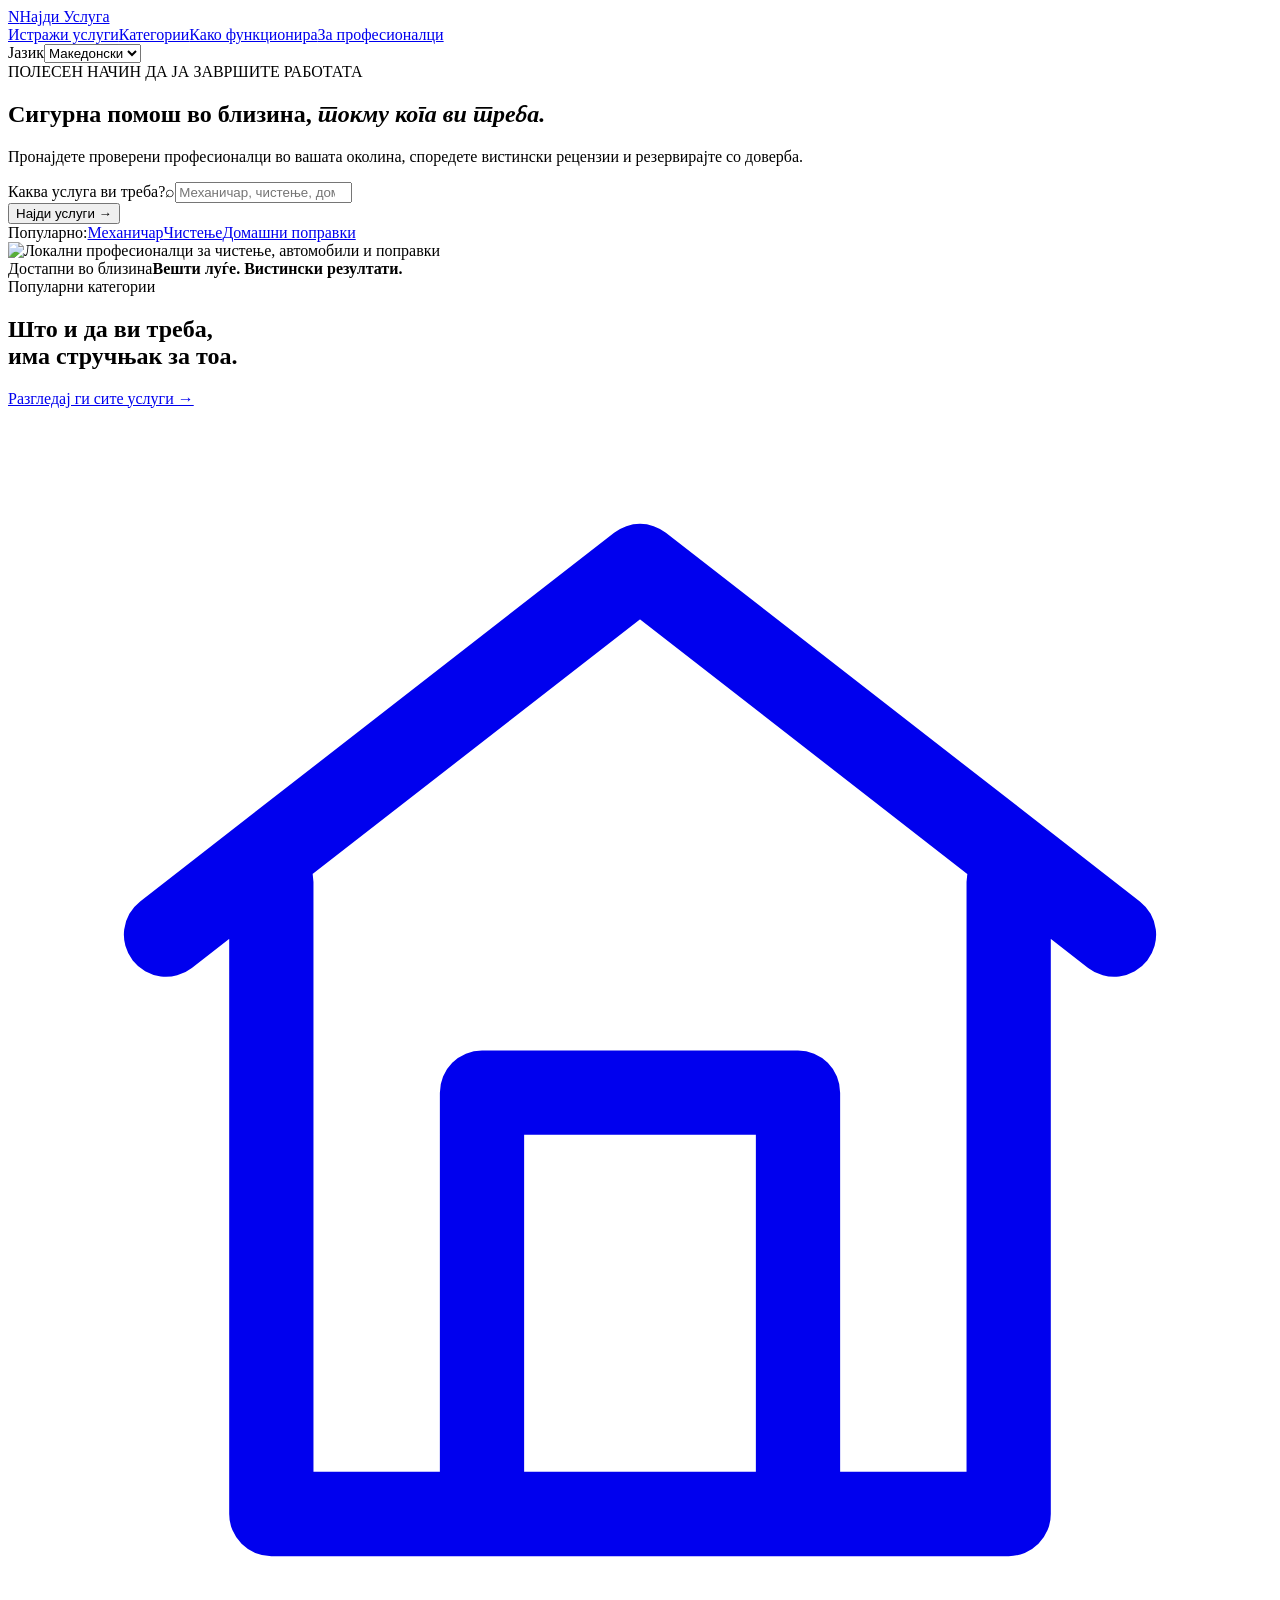
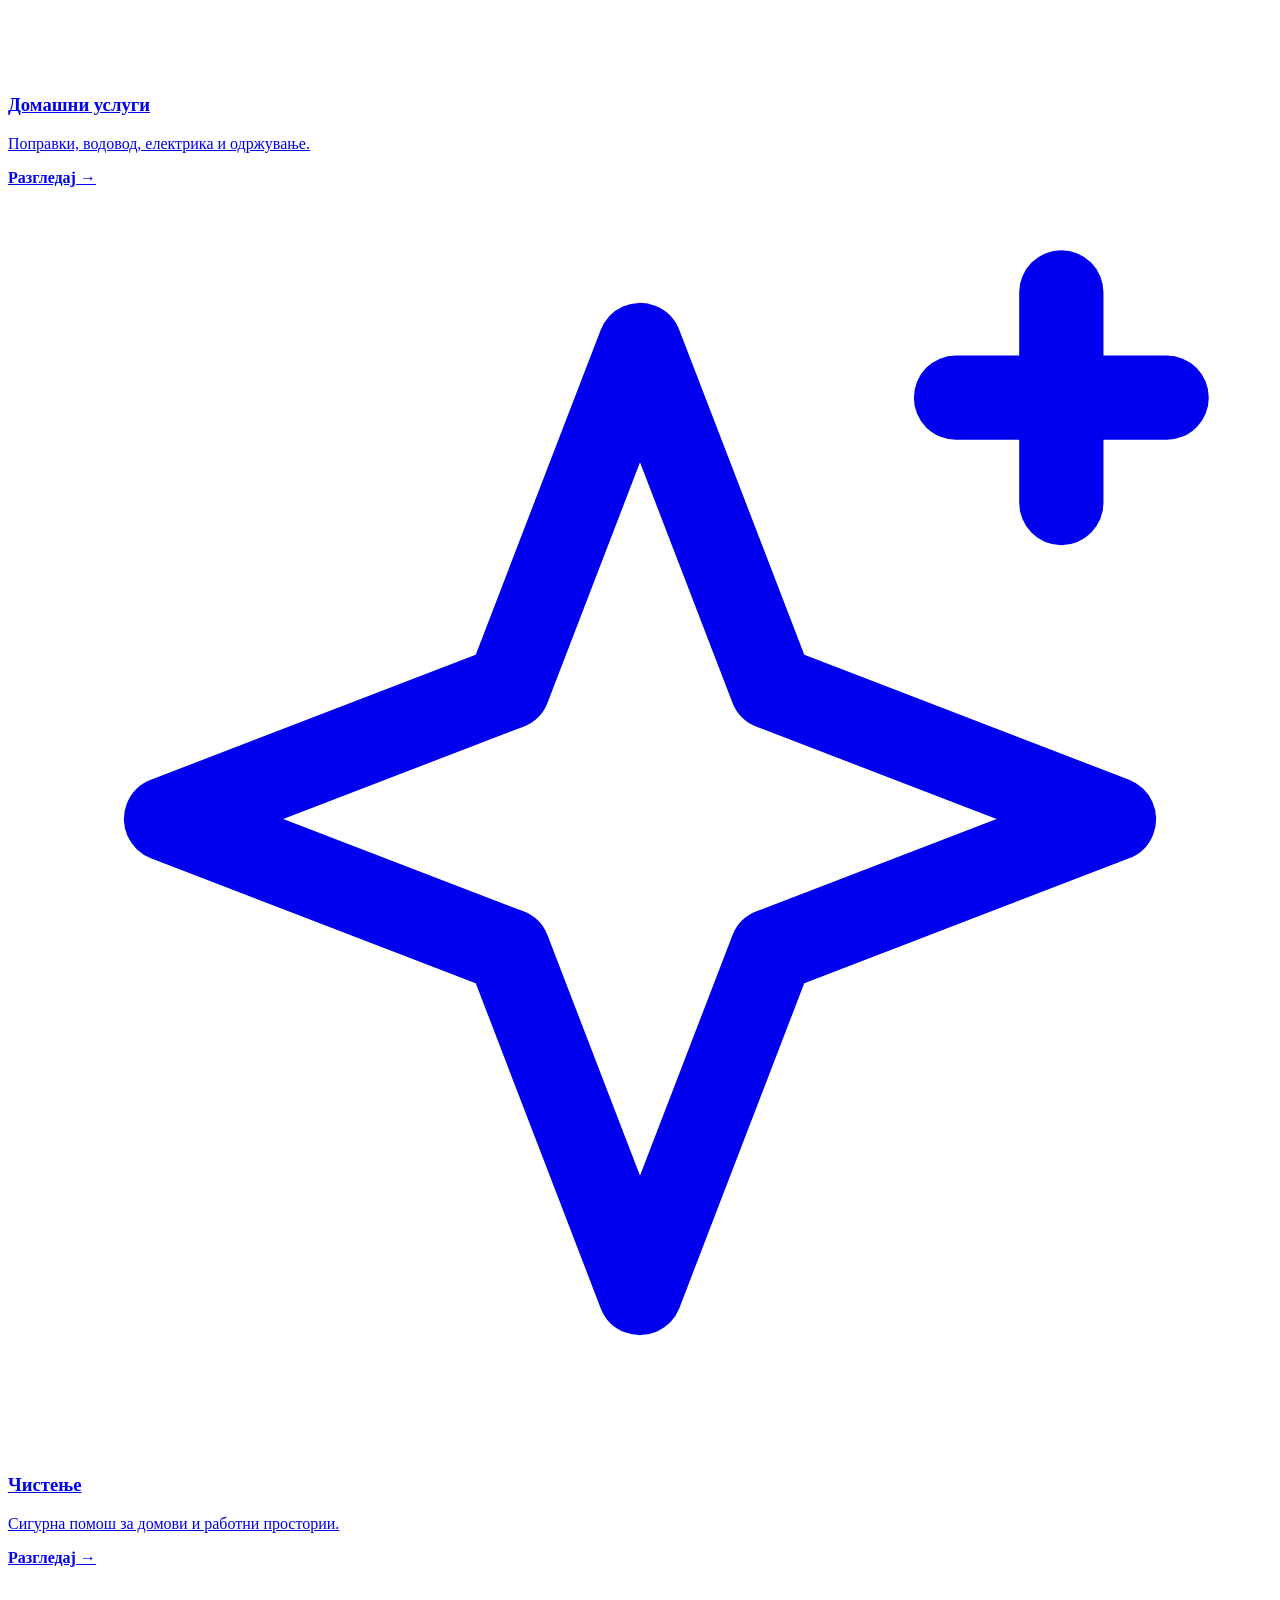
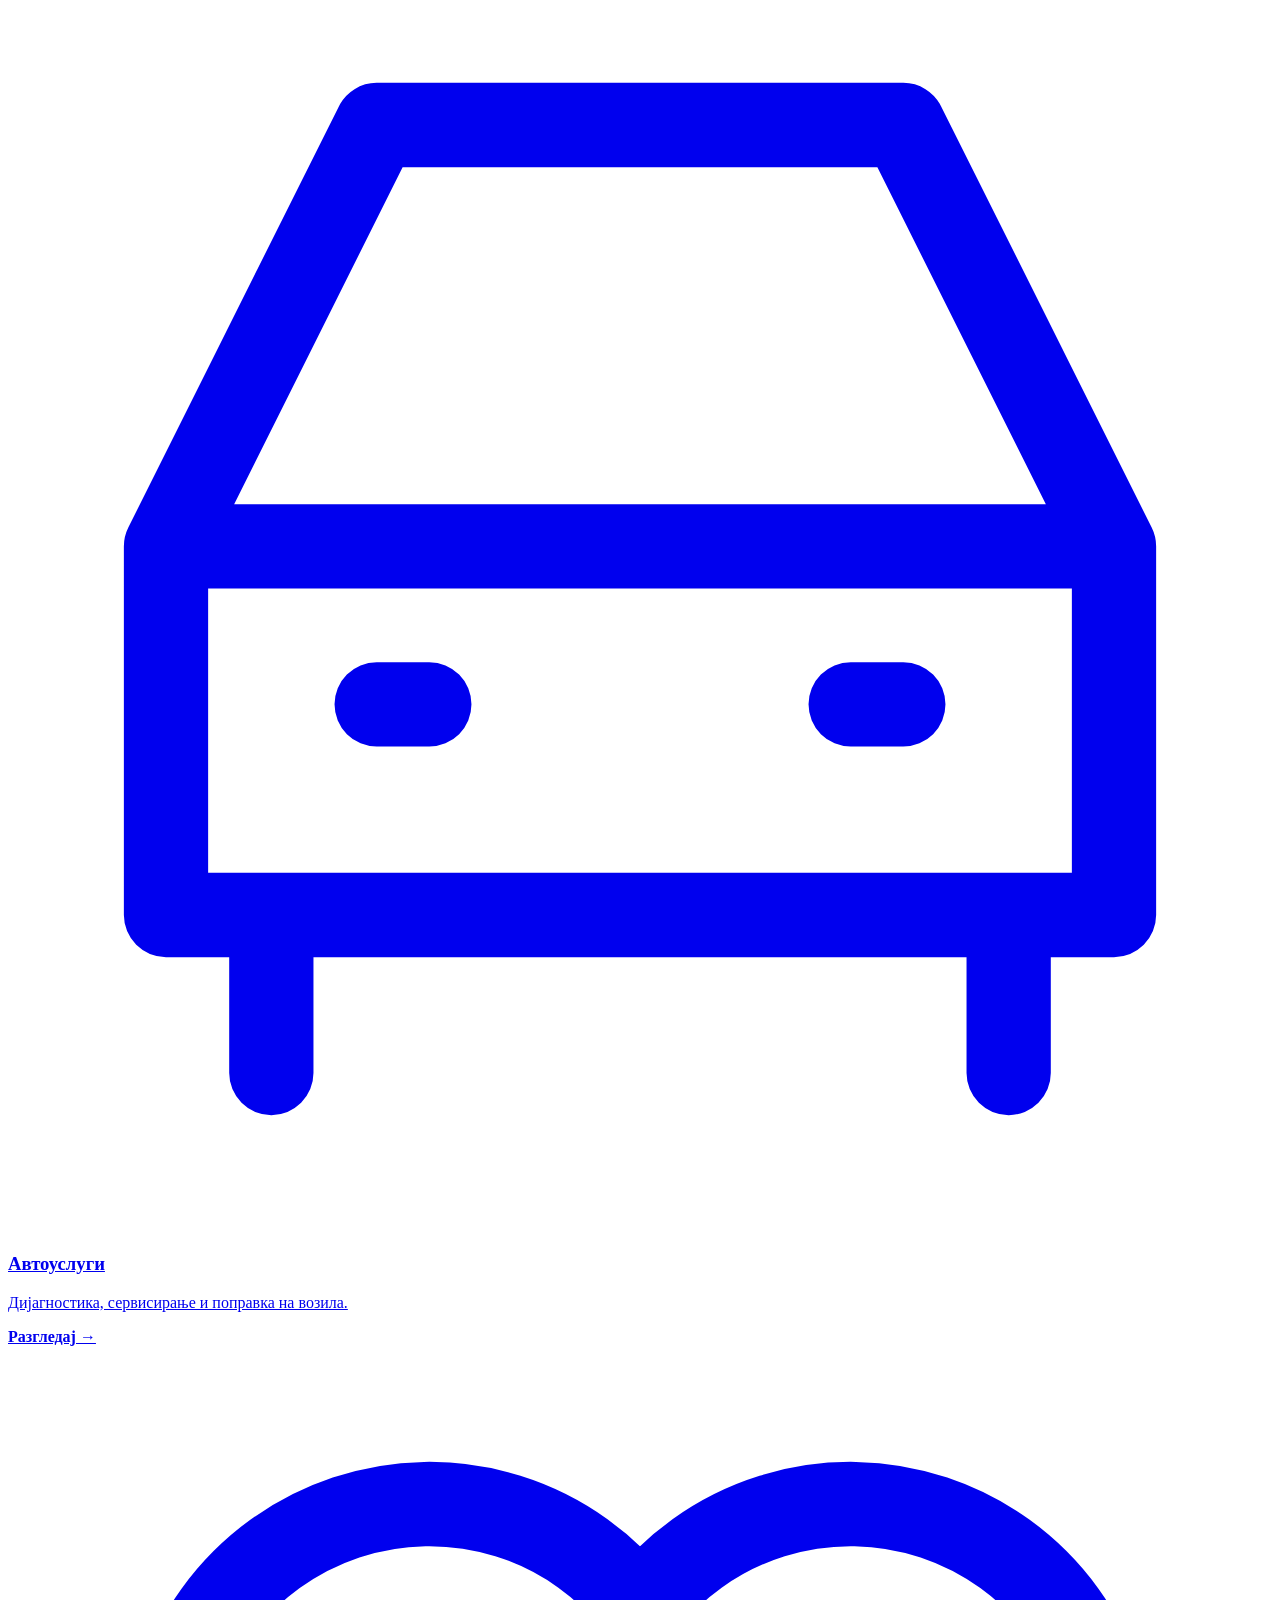
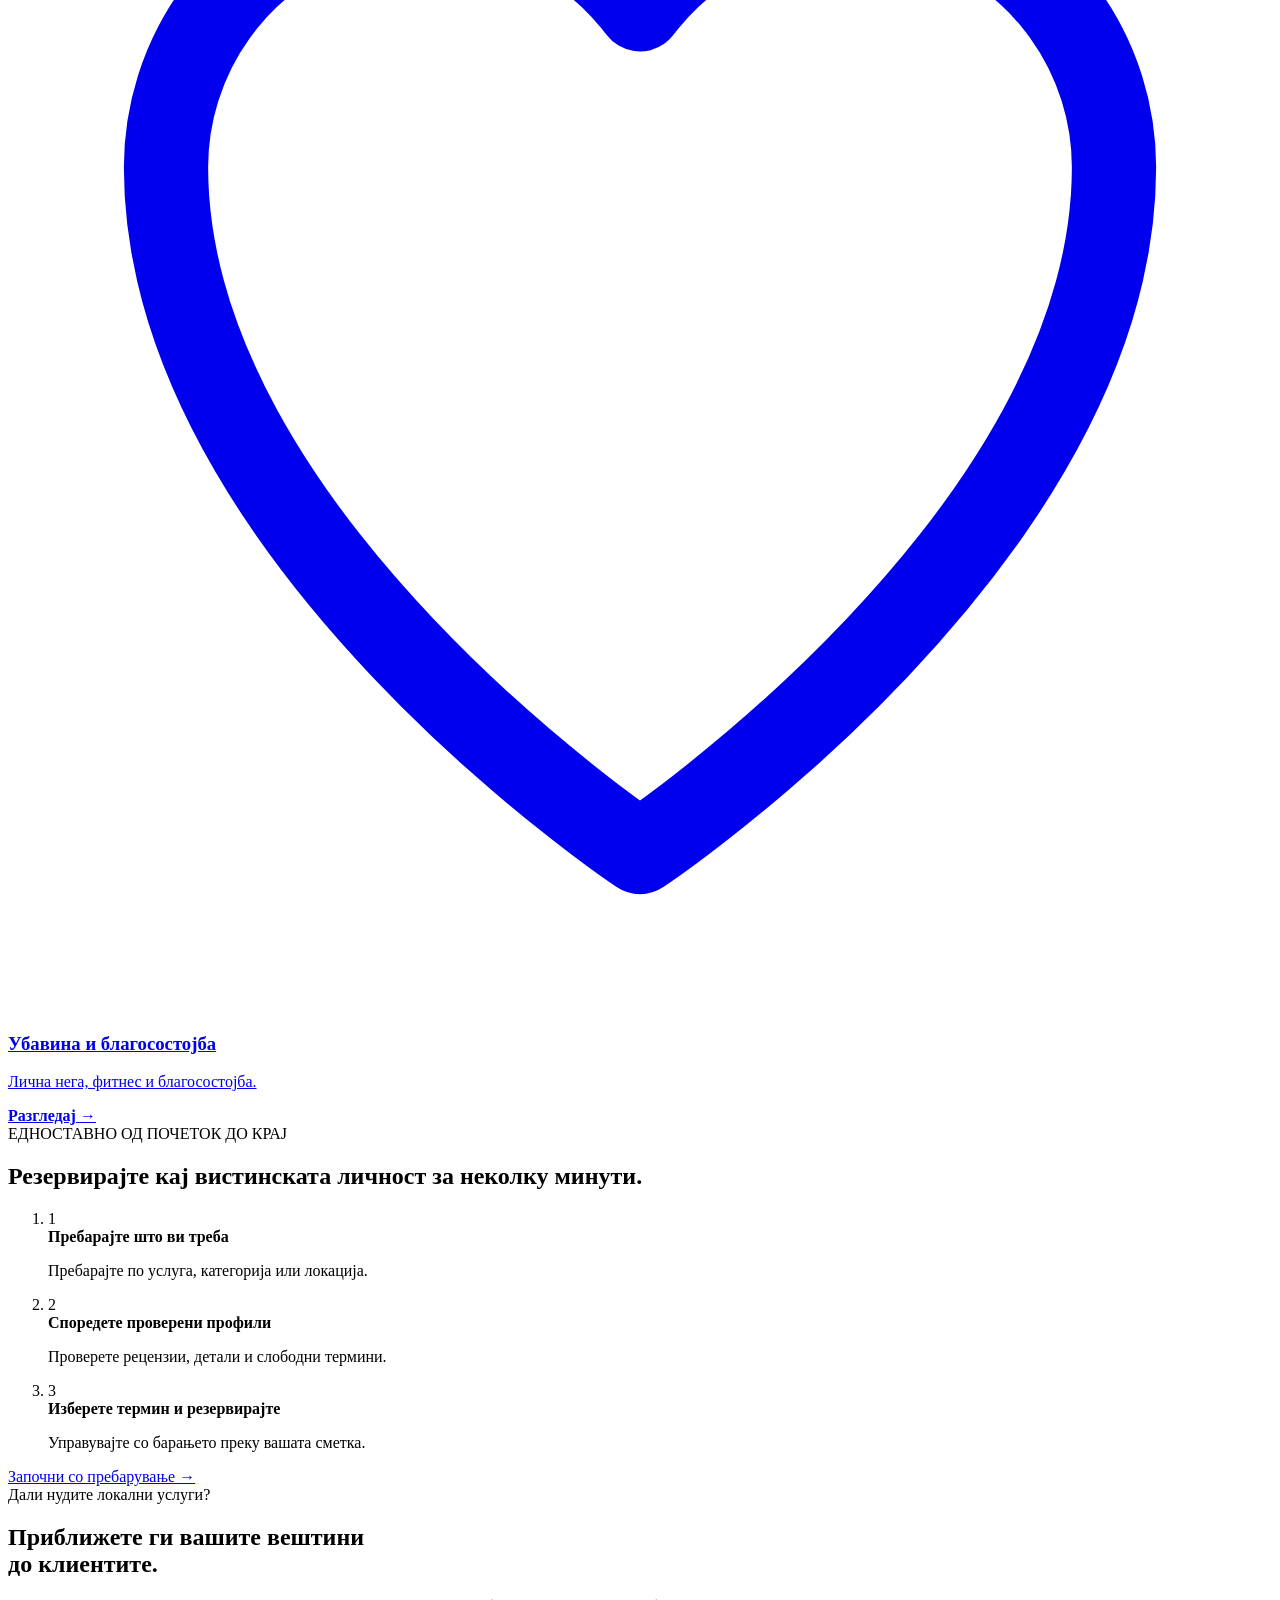
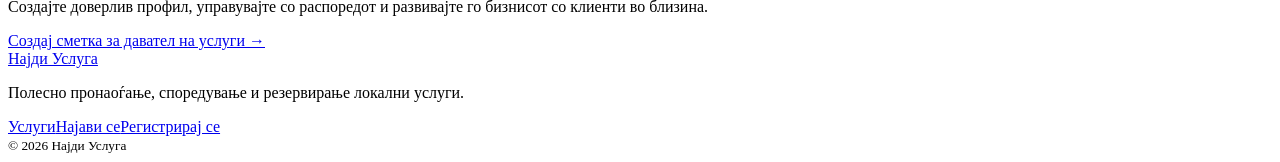
==== commit 9135f824: "Fixing UI/UX design" ====
--- a/src/main/resources/templates/index.html
+++ b/src/main/resources/templates/index.html
@@ -5,22 +5,21 @@
 <header class="topbar modern-nav"><a class="brand" href="/" aria-label="Најди Услуга – почетна" data-i18n-aria-label="Najdi Usluga home"><span class="brand-mark">N</span><span data-i18n-text="[[0,&quot;Najdi Usluga&quot;]]">Најди Услуга</span></a><nav class="main-nav" aria-label="Главна навигација" data-i18n-aria-label="Main navigation"><a href="/search" data-i18n-text="[[0,&quot;Explore services&quot;]]">Истражи услуги</a><a href="#categories" data-i18n-text="[[0,&quot;Categories&quot;]]">Категории</a><a href="#how-it-works" data-i18n-text="[[0,&quot;How it works&quot;]]">Како функционира</a><a href="#providers" data-i18n-text="[[0,&quot;For professionals&quot;]]">За професионалци</a></nav><nav class="nav-links" data-auth-nav></nav><label class="language-control"><span class="language-label" data-i18n-text="[[0,&quot;Language&quot;]]">Јазик</span><select id="language-switcher" aria-label="Јазик" data-i18n-aria-label="Language"><option value="mk" lang="mk">Македонски</option><option value="en" lang="en">English</option></select></label></header>
 <main>
 <section class="market-hero">
-  <div class="market-hero__copy"><span class="market-label" data-i18n-text="[[0,&quot;THE EASIER WAY TO GET THINGS DONE&quot;]]">ПОЛЕСЕН НАЧИН ДА ЈА ЗАВРШИТЕ РАБОТАТА</span><h1 data-i18n-text="[[0,&quot;Trusted local help,&quot;]]">Сигурна помош во близина,<br><em data-i18n-text="[[0,&quot;right when you need it.&quot;]]">токму кога ви треба.</em></h1><p data-i18n-text="[[0,&quot;Discover verified professionals in your area, compare real reviews and book with confidence.&quot;]]">Пронајдете проверени професионалци во вашата околина, споредете вистински рецензии и резервирајте со доверба.</p>
+  <div class="market-hero__copy"><span class="market-label" data-i18n-text="[[0,&quot;THE EASIER WAY TO GET THINGS DONE&quot;]]">ПОЛЕСЕН НАЧИН ДА ЈА ЗАВРШИТЕ РАБОТАТА</span><h1 data-i18n-text="[[0,&quot;Trusted local help,&quot;]]">Сигурна помош во близина, <em data-i18n-text="[[0,&quot;right when you need it.&quot;]]">токму кога ви треба.</em></h1><p data-i18n-text="[[0,&quot;Discover verified professionals in your area, compare real reviews and book with confidence.&quot;]]">Пронајдете проверени професионалци во вашата околина, споредете вистински рецензии и резервирајте со доверба.</p>
     <form class="market-search" action="/search" method="get"><div><label for="hero-query" data-i18n-text="[[0,&quot;What service do you need?&quot;]]">Каква услуга ви треба?</label><span>⌕</span><input id="hero-query" name="query" type="search" placeholder="Механичар, чистење, домашни поправки..." data-i18n-placeholder="Mechanic, cleaning, home repair..."></div><button type="submit" data-i18n-text="[[0,&quot;Find services&quot;]]">Најди услуги <b>→</b></button></form>
     <div class="quick-links"><span data-i18n-text="[[0,&quot;Popular:&quot;]]">Популарно:</span><a href="/search?query=mechanic" data-i18n-text="[[0,&quot;Mechanic&quot;]]">Механичар</a><a href="/search?query=cleaning" data-i18n-text="[[0,&quot;Cleaning&quot;]]">Чистење</a><a href="/search?query=repair" data-i18n-text="[[0,&quot;Home repair&quot;]]">Домашни поправки</a></div>
-    <div class="market-trust"><div><strong>100%</strong><span data-i18n-text="[[0,&quot;Verified profiles&quot;]]">Проверени профили</span></div><div><strong data-i18n-text="[[0,&quot;Real&quot;]]">Вистински</strong><span data-i18n-text="[[0,&quot;Customer reviews&quot;]]">Рецензии од корисници</span></div><div><strong data-i18n-text="[[0,&quot;Easy&quot;]]">Лесно</strong><span data-i18n-text="[[0,&quot;Online booking&quot;]]">Онлајн резервирање</span></div></div>
-  </div>
-  <div class="market-hero__media"><img src="/images/local-professionals-hero.png" alt="Локални професионалци за чистење, автомобили и поправки" data-i18n-alt="Local cleaning, automotive and repair professionals"><div class="photo-caption"><span data-i18n-text="[[0,&quot;Available near you&quot;]]"><i></i> Достапни во близина</span><strong data-i18n-text="[[0,&quot;Skilled people. Real work.&quot;]]">Вешти луѓе. Вистински резултати.</strong></div><div class="review-float"><span>★★★★★</span><strong data-i18n-text="[[0,&quot;4.9 average rating&quot;]]">Просечна оценка 4,9</strong><small data-i18n-text="[[0,&quot;From verified customers&quot;]]">Од потврдени корисници</small></div></div>
+    </div>
+  <div class="market-hero__media"><img src="/images/local-professionals-hero.png" alt="Локални професионалци за чистење, автомобили и поправки" data-i18n-alt="Local cleaning, automotive and repair professionals"><div class="photo-caption"><span data-i18n-text="[[0,&quot;Available near you&quot;]]"><i></i> Достапни во близина</span><strong data-i18n-text="[[0,&quot;Skilled people. Real work.&quot;]]">Вешти луѓе. Вистински резултати.</strong></div></div>
 </section>
 
 <section class="market-categories" id="categories"><div class="market-heading"><div><span data-i18n-text="[[0,&quot;Popular categories&quot;]]">Популарни категории</span><h2 data-i18n-text="[[0,&quot;Whatever you need,&quot;],[1,&quot;there’s an expert for it.&quot;]]">Што и да ви треба,<br>има стручњак за тоа.</h2></div><a href="/search" data-i18n-text="[[0,&quot;Browse all services →&quot;]]">Разгледај ги сите услуги →</a></div><div class="market-category-grid">
-  <a href="/search?query=repair"><div class="mc-icon">⌂</div><span>01</span><h3 data-i18n-text="[[0,&quot;Home services&quot;]]">Домашни услуги</h3><p data-i18n-text="[[0,&quot;Repairs, plumbing, electrical and maintenance.&quot;]]">Поправки, водовод, електрика и одржување.</p><b data-i18n-text="[[0,&quot;Explore →&quot;]]">Разгледај →</b></a>
-  <a href="/search?query=cleaning"><div class="mc-icon">✦</div><span>02</span><h3 data-i18n-text="[[0,&quot;Cleaning&quot;]]">Чистење</h3><p data-i18n-text="[[0,&quot;Trusted help for homes and workplaces.&quot;]]">Сигурна помош за домови и работни простории.</p><b data-i18n-text="[[0,&quot;Explore →&quot;]]">Разгледај →</b></a>
-  <a href="/search?query=auto"><div class="mc-icon">⌁</div><span>03</span><h3 data-i18n-text="[[0,&quot;Auto care&quot;]]">Автоуслуги</h3><p data-i18n-text="[[0,&quot;Diagnostics, servicing and vehicle repair.&quot;]]">Дијагностика, сервисирање и поправка на возила.</p><b data-i18n-text="[[0,&quot;Explore →&quot;]]">Разгледај →</b></a>
-  <a href="/search?query=beauty"><div class="mc-icon">◇</div><span>04</span><h3 data-i18n-text="[[0,&quot;Beauty &amp; wellness&quot;]]">Убавина и благосостојба</h3><p data-i18n-text="[[0,&quot;Personal care, fitness and wellbeing.&quot;]]">Лична нега, фитнес и благосостојба.</p><b data-i18n-text="[[0,&quot;Explore →&quot;]]">Разгледај →</b></a>
+  <a href="/search?query=repair"><div class="mc-icon"><svg viewBox="0 0 24 24" fill="none" stroke="currentColor" stroke-width="1.6" stroke-linecap="round" stroke-linejoin="round" aria-hidden="true"><path d="m3 10 9-7 9 7M5 9v12h14V9M9 21v-8h6v8"/></svg></div><h3 data-i18n-text="[[0,&quot;Home services&quot;]]">Домашни услуги</h3><p data-i18n-text="[[0,&quot;Repairs, plumbing, electrical and maintenance.&quot;]]">Поправки, водовод, електрика и одржување.</p><b data-i18n-text="[[0,&quot;Explore →&quot;]]">Разгледај →</b></a>
+  <a href="/search?query=cleaning"><div class="mc-icon"><svg viewBox="0 0 24 24" fill="none" stroke="currentColor" stroke-width="1.6" stroke-linecap="round" stroke-linejoin="round" aria-hidden="true"><path d="m12 3 2.5 6.5L21 12l-6.5 2.5L12 21l-2.5-6.5L3 12l6.5-2.5ZM20 2v4M18 4h4"/></svg></div><h3 data-i18n-text="[[0,&quot;Cleaning&quot;]]">Чистење</h3><p data-i18n-text="[[0,&quot;Trusted help for homes and workplaces.&quot;]]">Сигурна помош за домови и работни простории.</p><b data-i18n-text="[[0,&quot;Explore →&quot;]]">Разгледај →</b></a>
+  <a href="/search?query=auto"><div class="mc-icon"><svg viewBox="0 0 24 24" fill="none" stroke="currentColor" stroke-width="1.6" stroke-linecap="round" stroke-linejoin="round" aria-hidden="true"><path d="m5 7 2-4h10l2 4 2 4v7H3v-7ZM3 11h18M7 14h1m8 0h1M5 18v3m14-3v3"/></svg></div><h3 data-i18n-text="[[0,&quot;Auto care&quot;]]">Автоуслуги</h3><p data-i18n-text="[[0,&quot;Diagnostics, servicing and vehicle repair.&quot;]]">Дијагностика, сервисирање и поправка на возила.</p><b data-i18n-text="[[0,&quot;Explore →&quot;]]">Разгледај →</b></a>
+  <a href="/search?query=beauty"><div class="mc-icon"><svg viewBox="0 0 24 24" fill="none" stroke="currentColor" stroke-width="1.6" stroke-linecap="round" stroke-linejoin="round" aria-hidden="true"><path d="M12 21S3 15 3 8a5 5 0 0 1 9-3 5 5 0 0 1 9 3c0 7-9 13-9 13Z"/></svg></div><h3 data-i18n-text="[[0,&quot;Beauty &amp; wellness&quot;]]">Убавина и благосостојба</h3><p data-i18n-text="[[0,&quot;Personal care, fitness and wellbeing.&quot;]]">Лична нега, фитнес и благосостојба.</p><b data-i18n-text="[[0,&quot;Explore →&quot;]]">Разгледај →</b></a>
 </div></section>
 
-<section class="market-how" id="how-it-works"><div class="how-visual"><div class="how-map"><span class="route-line"></span><i class="map-dot d1"></i><i class="map-dot d2"></i><i class="map-dot d3"></i><div class="mini-provider"><span>MS</span><div><strong data-i18n-text="[[0,&quot;Marko’s Services&quot;]]">Услугите на Марко</strong><small data-i18n-text="[[0,&quot;★ 4.9 · 1.2 km away&quot;]]">★ 4,9 · на 1,2 км</small></div></div></div></div><div class="how-copy"><span class="market-label" data-i18n-text="[[0,&quot;SIMPLE FROM START TO FINISH&quot;]]">ЕДНОСТАВНО ОД ПОЧЕТОК ДО КРАЈ</span><h2 data-i18n-text="[[0,&quot;Book the right person in minutes.&quot;]]">Резервирајте кај вистинската личност за неколку минути.</h2><ol><li><span>1</span><div><strong data-i18n-text="[[0,&quot;Search what you need&quot;]]">Пребарајте што ви треба</strong><p data-i18n-text="[[0,&quot;Use a service, category or your location.&quot;]]">Пребарајте по услуга, категорија или локација.</p></div></li><li><span>2</span><div><strong data-i18n-text="[[0,&quot;Compare trusted profiles&quot;]]">Споредете проверени профили</strong><p data-i18n-text="[[0,&quot;Check reviews, details and availability.&quot;]]">Проверете рецензии, детали и слободни термини.</p></div></li><li><span>3</span><div><strong data-i18n-text="[[0,&quot;Choose a time and book&quot;]]">Изберете термин и резервирајте</strong><p data-i18n-text="[[0,&quot;Manage the whole request from your account.&quot;]]">Управувајте со барањето преку вашата сметка.</p></div></li></ol><a href="/search" data-i18n-text="[[0,&quot;Start searching →&quot;]]">Започни со пребарување →</a></div></section>
+<section class="market-how" id="how-it-works"><div class="how-copy"><span class="market-label" data-i18n-text="[[0,&quot;SIMPLE FROM START TO FINISH&quot;]]">ЕДНОСТАВНО ОД ПОЧЕТОК ДО КРАЈ</span><h2 data-i18n-text="[[0,&quot;Book the right person in minutes.&quot;]]">Резервирајте кај вистинската личност за неколку минути.</h2><ol><li><span>1</span><div><strong data-i18n-text="[[0,&quot;Search what you need&quot;]]">Пребарајте што ви треба</strong><p data-i18n-text="[[0,&quot;Use a service, category or your location.&quot;]]">Пребарајте по услуга, категорија или локација.</p></div></li><li><span>2</span><div><strong data-i18n-text="[[0,&quot;Compare trusted profiles&quot;]]">Споредете проверени профили</strong><p data-i18n-text="[[0,&quot;Check reviews, details and availability.&quot;]]">Проверете рецензии, детали и слободни термини.</p></div></li><li><span>3</span><div><strong data-i18n-text="[[0,&quot;Choose a time and book&quot;]]">Изберете термин и резервирајте</strong><p data-i18n-text="[[0,&quot;Manage the whole request from your account.&quot;]]">Управувајте со барањето преку вашата сметка.</p></div></li></ol><a href="/search" data-i18n-text="[[0,&quot;Start searching →&quot;]]">Започни со пребарување →</a></div></section>
 
 <section class="market-provider" id="providers"><div><span data-i18n-text="[[0,&quot;Are you a local professional?&quot;]]">Дали нудите локални услуги?</span><h2 data-i18n-text="[[0,&quot;Bring your skills&quot;],[1,&quot;closer to customers.&quot;]]">Приближете ги вашите вештини<br>до клиентите.</h2></div><div><p data-i18n-text="[[0,&quot;Build a trusted profile, manage your schedule and grow your business with customers nearby.&quot;]]">Создајте доверлив профил, управувајте со распоредот и развивајте го бизнисот со клиенти во близина.</p><a href="/register" data-i18n-text="[[0,&quot;Create a provider account&quot;]]">Создај сметка за давател на услуги <b>→</b></a></div></section>
 </main>
